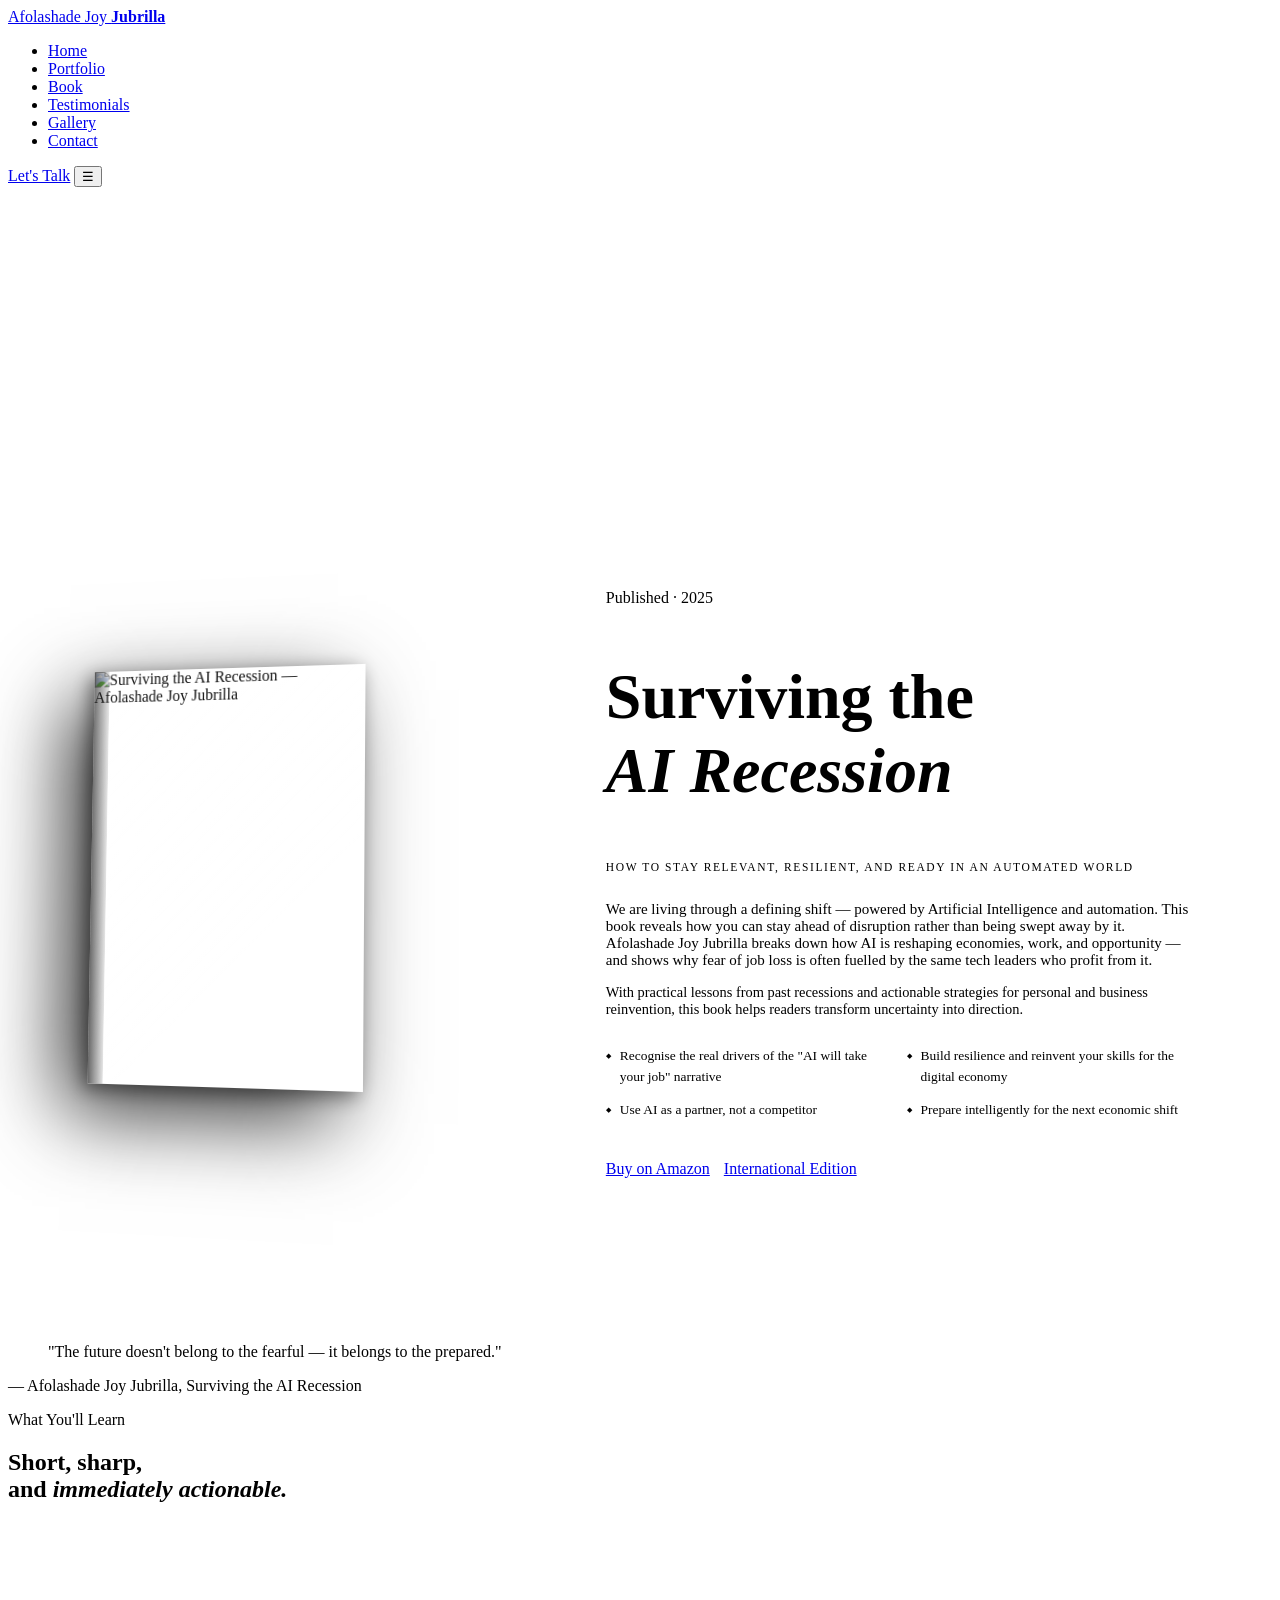
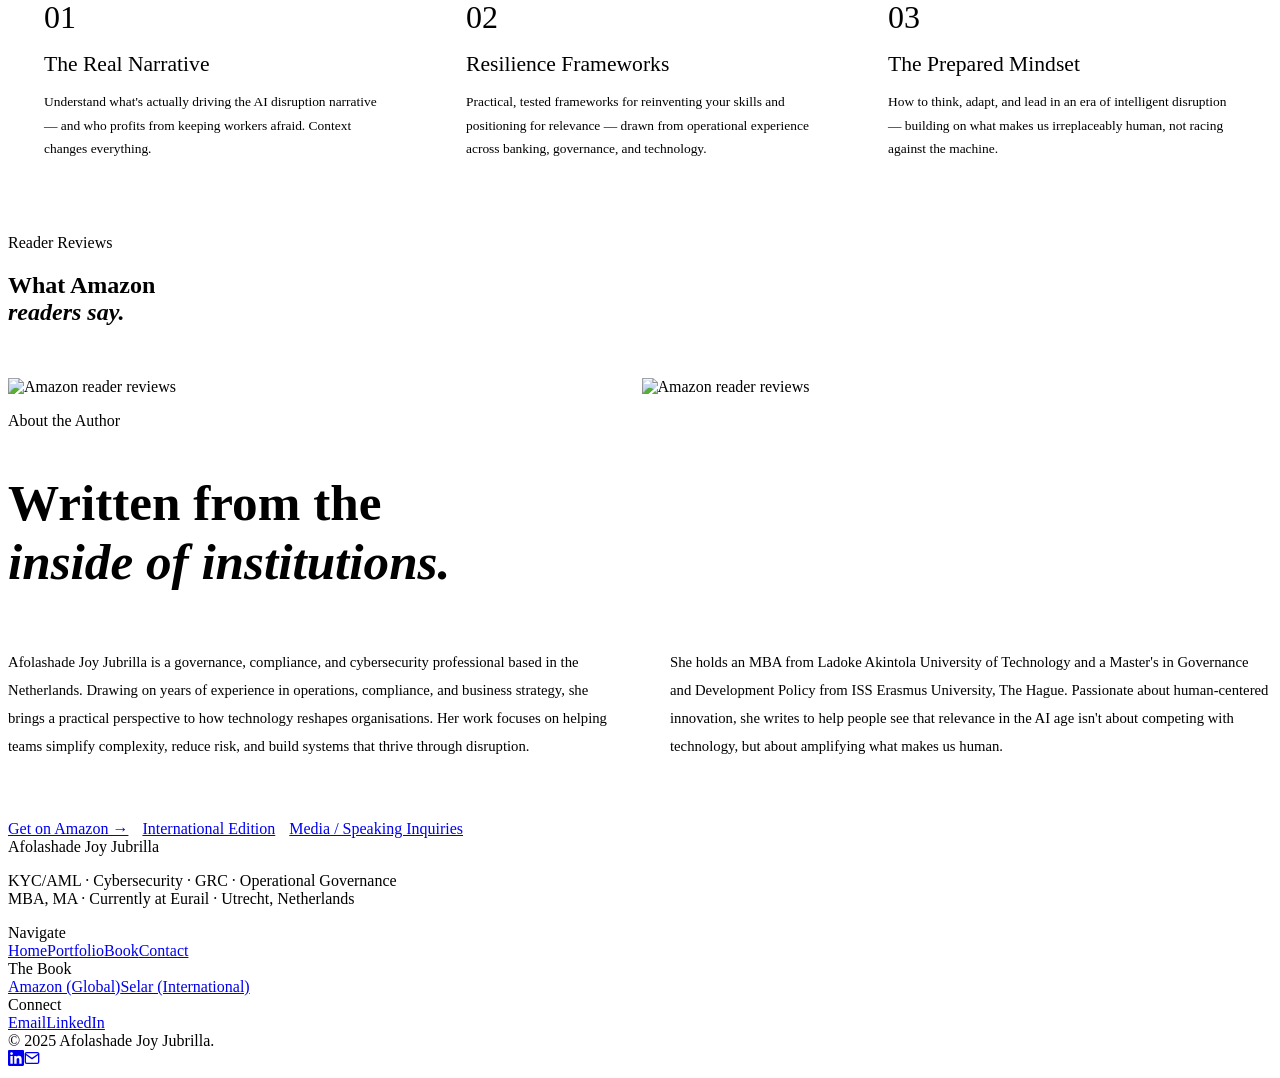
==== book.html @ e2c5a3ce "Add files via upload" ====
<!DOCTYPE html>
<html lang="en">
<head>
  <meta charset="UTF-8"><meta name="viewport" content="width=device-width, initial-scale=1.0">
  <title>Surviving the AI Recession | Afolashade Joy Jubrilla</title>
  <link rel="preconnect" href="https://fonts.googleapis.com">
  <link href="https://fonts.googleapis.com/css2?family=Cormorant+Garamond:ital,wght@0,300;0,400;0,500;0,600;0,700;1,300;1,400;1,500&family=Jost:wght@200;300;400;500;600&family=EB+Garamond:ital,wght@0,400;1,400&display=swap" rel="stylesheet">
  <link rel="stylesheet" href="css/style.css">
  <style>
    /* ── PAGE LOADER ─────────────────────────────────── */
    .page-loader {
      position: fixed;
      inset: 0;
      z-index: 10000;
      background: var(--bg);
      display: flex;
      align-items: center;
      justify-content: center;
      flex-direction: column;
      transition: opacity .6s ease;
    }
    .page-loader.hidden {
      opacity: 0;
      pointer-events: none;
    }
    .loader-content {
      text-align: center;
    }
    .loader-name {
      font-family: var(--font-display);
      font-size: 1.6rem;
      font-weight: 400;
      color: var(--cream);
      margin-bottom: 36px;
      overflow: hidden;
    }
    .loader-name span { color: var(--gold); }
    .loader-bar {
      width: 180px;
      height: 1px;
      background: var(--dim);
      position: relative;
      overflow: hidden;
      margin: 0 auto;
    }
    .load-anim::after {
      content: '';
      position: absolute;
      left: 0; top: 0;
      height: 100%;
      width: 0;
      background: var(--gold);
      animation: load-fill 1.8s cubic-bezier(0.22, 1, 0.36, 1) forwards;
    }
    @keyframes load-fill { to{width:100%} }
    .loader-initials {
      font-family: var(--font-display);
      font-size: 3.5rem;
      font-weight: 300;
      color: var(--gold);
      opacity: 0.25;
      margin-top: 48px;
    }

    /* ── PAGE TRANSITION ─────────────────────────────── */
    .page-transition {
      position: fixed;
      inset: 0;
      z-index: 9999;
      pointer-events: none;
    }
    .transition-curtain {
      position: absolute;
      inset: 0;
      background: var(--bg);
      transform: translateY(100%);
    }
    .transition-curtain::before {
      content: '';
      position: absolute;
      top: 50%;
      left: 50%;
      transform: translate(-50%, -50%);
      width: 50px;
      height: 50px;
      border: 1px solid var(--gold);
      border-radius: 50%;
      animation: pulse-ring 1.2s ease-in-out infinite;
    }
    @keyframes pulse-ring {
      0% { transform: translate(-50%, -50%) scale(0.8); opacity: 1; }
      100% { transform: translate(-50%, -50%) scale(2); opacity: 0; }
    }

    /* ── SCROLL PROGRESS ────────────────────────────── */
    .scroll-progress-bar {
      position: fixed;
      top: 0;
      left: 0;
      height: 2px;
      background: linear-gradient(90deg, var(--gold), var(--gold-lt));
      z-index: 1001;
      transform-origin: left;
      transform: scaleX(0);
      width: 100%;
    }

    .book-hero{display:grid;grid-template-columns:1fr 1.4fr;gap:100px;align-items:center;min-height:100vh;padding:140px 6vw 100px;position:relative}
    .book-3d{perspective:1200px}
    .book-cover{
      width:280px; max-width:100%; aspect-ratio:2/3;
      position:relative; cursor:none;
      transform:rotateY(-10deg) rotateX(3deg);
      transform-style:preserve-3d;
      box-shadow:-28px 28px 80px rgba(0,0,0,.78), -5px 5px 18px rgba(0,0,0,.45);
      transition:transform .7s cubic-bezier(.4,0,.2,1);
    }
    .book-3d:hover .book-cover{transform:rotateY(0deg) rotateX(0deg)}
    .book-cover img{width:100%;height:100%;display:block;object-fit:cover;border-radius:1px}
    .book-spine{position:absolute;top:0;bottom:0;left:0;width:16px;pointer-events:none;background:linear-gradient(to right,rgba(0,0,0,.6),rgba(0,0,0,.1))}
    .book-sheen{position:absolute;inset:0;pointer-events:none;border-radius:1px;background:linear-gradient(135deg,rgba(255,255,255,.1) 0%,rgba(255,255,255,.04) 40%,transparent 65%)}
    .book-feats{display:grid;grid-template-columns:1fr 1fr;gap:12px;margin:28px 0 40px}
    .bf{display:flex;align-items:flex-start;gap:9px;font-size:.84rem;color:var(--cream2);line-height:1.55}
    .bf::before{content:'◆';color:var(--gold);font-size:.42rem;margin-top:5px;flex-shrink:0}
    .buy-btns{display:flex;gap:14px;flex-wrap:wrap}
    .buy-card{background:var(--bg3);border:1px solid var(--dim);padding:52px;text-align:center;transition:border-color .3s,transform .4s}
    .buy-card:hover{border-color:rgba(200,169,110,.3);transform:translateY(-4px)}
    .buy-where{font-size:.6rem;letter-spacing:.22em;text-transform:uppercase;color:var(--gold);margin-bottom:10px;display:block}
    .buy-format{font-family:var(--font-display);font-size:1.2rem;color:var(--white);margin-bottom:6px}
    .buy-note{font-size:.76rem;color:var(--muted);margin-bottom:20px}
    @media(max-width:900px){.book-hero{grid-template-columns:1fr;gap:44px;padding:120px 5vw 72px}.book-cover{width:200px}}
  </style>
</head>
<body>

<!-- Page Loader -->
<div class="page-loader" id="page-loader">
  <div class="loader-content">
    <div class="loader-name">Afolashade Joy <span>Jubrilla</span></div>
    <div class="loader-bar" id="loader-bar"></div>
    <div class="loader-initials">AJJ</div>
  </div>
</div>

<!-- Page Transition -->
<div class="page-transition" id="page-transition">
  <div class="transition-curtain" id="transition-curtain"></div>
</div>

<!-- Scroll Progress -->
<div class="scroll-progress-bar" id="scroll-progress"></div>

<div id="c-dot"></div><div id="c-ring"></div>
<header id="main-nav">
  <a class="nav-logo" href="index.html">Afolashade Joy <b>Jubrilla</b></a>
  <ul class="nav-links">
    <li><a href="home.html">Home</a></li><li><a href="portfolio.html">Portfolio</a></li>
    <li><a href="book.html" class="active">Book</a></li><li><a href="testimonials.html">Testimonials</a></li>
    <li><a href="gallery.html">Gallery</a></li><li><a href="contact.html">Contact</a></li>
  </ul>
  <a class="nav-cta" href="contact.html">Let's Talk</a>
  <button class="mob-tog" onclick="toggleMobileMenu()">☰</button>
</header>

<section class="book-hero">
  <div class="deco-l"></div><div class="deco-r"></div>
  <div class="book-3d rv">
    <div class="book-cover" id="book-cover">
      <img src="images/book-cover.JPG" alt="Surviving the AI Recession — Afolashade Joy Jubrilla">
      <div class="book-spine"></div>
      <div class="book-sheen"></div>
    </div>
  </div>
  <div>
    <p class="eyebrow rv">Published · 2025</p>
    <h1 class="display rv d1" style="font-size:clamp(2.4rem,5vw,5rem)">Surviving the<br><em>AI Recession</em></h1>
    <p style="font-size:.72rem;letter-spacing:.14em;text-transform:uppercase;color:var(--cream2);margin:16px 0 28px" class="rv d2">How to Stay Relevant, Resilient, and Ready in an Automated World</p>
    <p class="lead rv d2" style="font-size:.94rem">We are living through a defining shift — powered by Artificial Intelligence and automation. This book reveals how you can stay ahead of disruption rather than being swept away by it. Afolashade Joy Jubrilla breaks down how AI is reshaping economies, work, and opportunity — and shows why fear of job loss is often fuelled by the same tech leaders who profit from it.</p>
    <p class="lead rv d3" style="font-size:.9rem;margin-top:14px">With practical lessons from past recessions and actionable strategies for personal and business reinvention, this book helps readers transform uncertainty into direction.</p>
    <div class="book-feats rv d3">
      <div class="bf">Recognise the real drivers of the "AI will take your job" narrative</div>
      <div class="bf">Build resilience and reinvent your skills for the digital economy</div>
      <div class="bf">Use AI as a partner, not a competitor</div>
      <div class="bf">Prepare intelligently for the next economic shift</div>
    </div>
    <div class="buy-btns rv d4">
      <a class="btn" href="https://www.amazon.com/dp/B0G4DZVJ6S" target="_blank"><span>Buy on Amazon</span></a>
      <a class="btn-ghost" href="https://selar.com/surviving-ai-recession" target="_blank">International Edition</a>
    </div>
  </div>
</section>

<div class="quote-band">
  <blockquote class="rv">"The future doesn't belong to the fearful — it belongs to the prepared."</blockquote>
  <div class="quote-rule rv d1"></div>
  <span class="quote-attr rv d2">— Afolashade Joy Jubrilla, Surviving the AI Recession</span>
</div>

<section class="sec" style="background:var(--bg2)">
  <div class="rv">
    <p class="eyebrow">What You'll Learn</p>
    <h2 class="display">Short, sharp,<br>and <em>immediately actionable.</em></h2>
  </div>
  <div style="display:grid;grid-template-columns:repeat(3,1fr);gap:2px;margin-top:52px">
    <div style="background:var(--bg3);border:1px solid var(--dim);padding:44px 36px" class="rv">
      <div style="font-family:var(--font-display);font-size:2rem;font-weight:300;color:var(--dim);margin-bottom:16px">01</div>
      <div style="font-family:var(--font-display);font-size:1.35rem;font-weight:500;color:var(--white);margin-bottom:10px">The Real Narrative</div>
      <p style="font-size:.84rem;color:var(--cream2);line-height:1.75">Understand what's actually driving the AI disruption narrative — and who profits from keeping workers afraid. Context changes everything.</p>
    </div>
    <div style="background:var(--bg3);border:1px solid var(--dim);padding:44px 36px" class="rv d1">
      <div style="font-family:var(--font-display);font-size:2rem;font-weight:300;color:var(--dim);margin-bottom:16px">02</div>
      <div style="font-family:var(--font-display);font-size:1.35rem;font-weight:500;color:var(--white);margin-bottom:10px">Resilience Frameworks</div>
      <p style="font-size:.84rem;color:var(--cream2);line-height:1.75">Practical, tested frameworks for reinventing your skills and positioning for relevance — drawn from operational experience across banking, governance, and technology.</p>
    </div>
    <div style="background:var(--bg3);border:1px solid var(--dim);padding:44px 36px" class="rv d2">
      <div style="font-family:var(--font-display);font-size:2rem;font-weight:300;color:var(--dim);margin-bottom:16px">03</div>
      <div style="font-family:var(--font-display);font-size:1.35rem;font-weight:500;color:var(--white);margin-bottom:10px">The Prepared Mindset</div>
      <p style="font-size:.84rem;color:var(--cream2);line-height:1.75">How to think, adapt, and lead in an era of intelligent disruption — building on what makes us irreplaceably human, not racing against the machine.</p>
    </div>
  </div>
</section>

<section class="sec">
  <div class="rv"><p class="eyebrow">Reader Reviews</p><h2 class="display">What Amazon<br><em>readers say.</em></h2></div>
  <div style="display:grid;grid-template-columns:1fr 1fr;gap:3px;margin-top:52px">
    <div style="overflow:hidden" class="rv"><img src="images/Review.jpeg" alt="Amazon reader reviews" style="width:100%;transition:transform .5s" onmouseover="this.style.transform='scale(1.02)'" onmouseout="this.style.transform='scale(1)'"></div>
    <div style="overflow:hidden" class="rv d1"><img src="images/Review2.jpeg" alt="Amazon reader reviews" style="width:100%;transition:transform .5s" onmouseover="this.style.transform='scale(1.02)'" onmouseout="this.style.transform='scale(1)'"></div>
  </div>
</section>

<section class="sec" style="background:var(--bg2)">
  <div class="rv"><p class="eyebrow">About the Author</p><h2 class="display" style="font-size:clamp(2rem,4vw,3.5rem)">Written from the<br><em>inside of institutions.</em></h2></div>
  <div style="display:grid;grid-template-columns:1fr 1fr;gap:60px;margin-top:44px">
    <p style="font-size:.92rem;color:var(--cream2);line-height:1.9" class="rv">Afolashade Joy Jubrilla is a governance, compliance, and cybersecurity professional based in the Netherlands. Drawing on years of experience in operations, compliance, and business strategy, she brings a practical perspective to how technology reshapes organisations. Her work focuses on helping teams simplify complexity, reduce risk, and build systems that thrive through disruption.</p>
    <p style="font-size:.92rem;color:var(--cream2);line-height:1.9" class="rv d1">She holds an MBA from Ladoke Akintola University of Technology and a Master's in Governance and Development Policy from ISS Erasmus University, The Hague. Passionate about human-centered innovation, she writes to help people see that relevance in the AI age isn't about competing with technology, but about amplifying what makes us human.</p>
  </div>
  <div style="display:flex;gap:14px;flex-wrap:wrap;margin-top:44px" class="rv">
    <a class="btn" href="https://www.amazon.com/dp/B0G4DZVJ6S" target="_blank"><span>Get on Amazon →</span></a>
    <a class="btn-ghost" href="https://selar.com/surviving-ai-recession" target="_blank">International Edition</a>
    <a class="btn-ghost" href="contact.html">Media / Speaking Inquiries</a>
  </div>
</section>

<footer>
  <div class="footer-grid">
    <div><span class="footer-logo">Afolashade Joy <span>Jubrilla</span></span><p class="footer-tagline">KYC/AML · Cybersecurity · GRC · Operational Governance<br>MBA, MA · Currently at Eurail · Utrecht, Netherlands</p></div>
    <div><span class="footer-col-title">Navigate</span><div class="footer-links"><a href="home.html">Home</a><a href="portfolio.html">Portfolio</a><a href="book.html">Book</a><a href="contact.html">Contact</a></div></div>
    <div><span class="footer-col-title">The Book</span><div class="footer-links"><a href="https://www.amazon.com/dp/B0G4DZVJ6S" target="_blank">Amazon (Global)</a><a href="https://selar.com/surviving-ai-recession" target="_blank">Selar (International)</a></div></div>
    <div><span class="footer-col-title">Connect</span><div class="footer-links"><a href="mailto:jubrillaafolashade@gmail.com">Email</a><a href="https://www.linkedin.com/in/afolashade-jubrilla-mba-ma-62036ab9" target="_blank">LinkedIn</a></div></div>
  </div>
  <div class="footer-bottom"><span class="footer-copy">© 2025 Afolashade Joy Jubrilla.</span><div class="footer-socials"><a href="https://www.linkedin.com/in/afolashade-jubrilla-mba-ma-62036ab9" target="_blank" aria-label="LinkedIn"><span class="footer-social-icon"><svg width="16" height="16" viewBox="0 0 24 24" fill="currentColor"><path d="M20.447 20.452h-3.554v-5.569c0-1.328-.027-3.037-1.852-3.037-1.853 0-2.136 1.445-2.136 2.939v5.667H9.351V9h3.414v1.561h.046c.477-.9 1.637-1.85 3.37-1.85 3.601 0 4.267 2.37 4.267 5.455v6.286zM5.337 7.433c-1.144 0-2.063-.926-2.063-2.065 0-1.138.92-2.063 2.063-2.063 1.14 0 2.064.925 2.064 2.063 0 1.139-.925 2.065-2.064 2.065zm1.782 13.019H3.555V9h3.564v11.452zM22.225 0H1.771C.792 0 0 .774 0 1.729v20.542C0 23.227.792 24 1.771 24h20.451C23.2 24 24 23.227 24 22.271V1.729C24 .774 23.2 0 22.222 0h.003z"/></svg></span></a><a href="mailto:jubrillaafolashade@gmail.com" aria-label="Email"><span class="footer-social-icon"><svg width="16" height="16" viewBox="0 0 24 24" fill="none" stroke="currentColor" stroke-width="2" stroke-linecap="round" stroke-linejoin="round"><path d="M4 4h16c1.1 0 2 .9 2 2v12c0 1.1-.9 2-2 2H4c-1.1 0-2-.9-2-2V6c0-1.1.9-2 2-2z"/><polyline points="22,6 12,13 2,6"/></svg></span></a></div></div>
</footer>
<script src="js/main.js"></script>
<script>
  /* ── PAGE LOADER ───────────────────────────────────── */
  (function() {
    const loader = document.getElementById('page-loader');
    const bar = document.getElementById('loader-bar');
    const curtain = document.getElementById('transition-curtain');
    
    if (!loader || !bar) return;
    
    const minDuration = 1800;
    const startTime = performance.now();
    
    bar.classList.add('load-anim');
    
    function finishLoad() {
      const elapsed = performance.now() - startTime;
      const remaining = Math.max(0, minDuration - elapsed);
      
      setTimeout(() => {
        document.body.classList.remove('loading');
        loader.classList.add('hidden');
        
        setTimeout(() => {
          curtain.style.transition = 'transform .8s cubic-bezier(.4,0,.2,1)';
          curtain.style.transform = 'translateY(-100%)';
          
          setTimeout(() => {
            curtain.parentElement.style.display = 'none';
          }, 800);
        }, 300);
      }, remaining);
    }
    
    if (document.readyState === 'complete') {
      finishLoad();
    } else {
      window.addEventListener('load', finishLoad);
    }
    
    setTimeout(finishLoad, 3000);
  })();

  /* ── SCROLL PROGRESS ──────────────────────────────── */
  (function() {
    const bar = document.getElementById('scroll-progress');
    if (!bar) return;
    
    window.addEventListener('scroll', () => {
      const sy = window.scrollY;
      const max = document.body.scrollHeight - window.innerHeight;
      bar.style.transform = `scaleX(${sy / max})`;
    }, { passive: true });
  })();
</script>
</body></html>
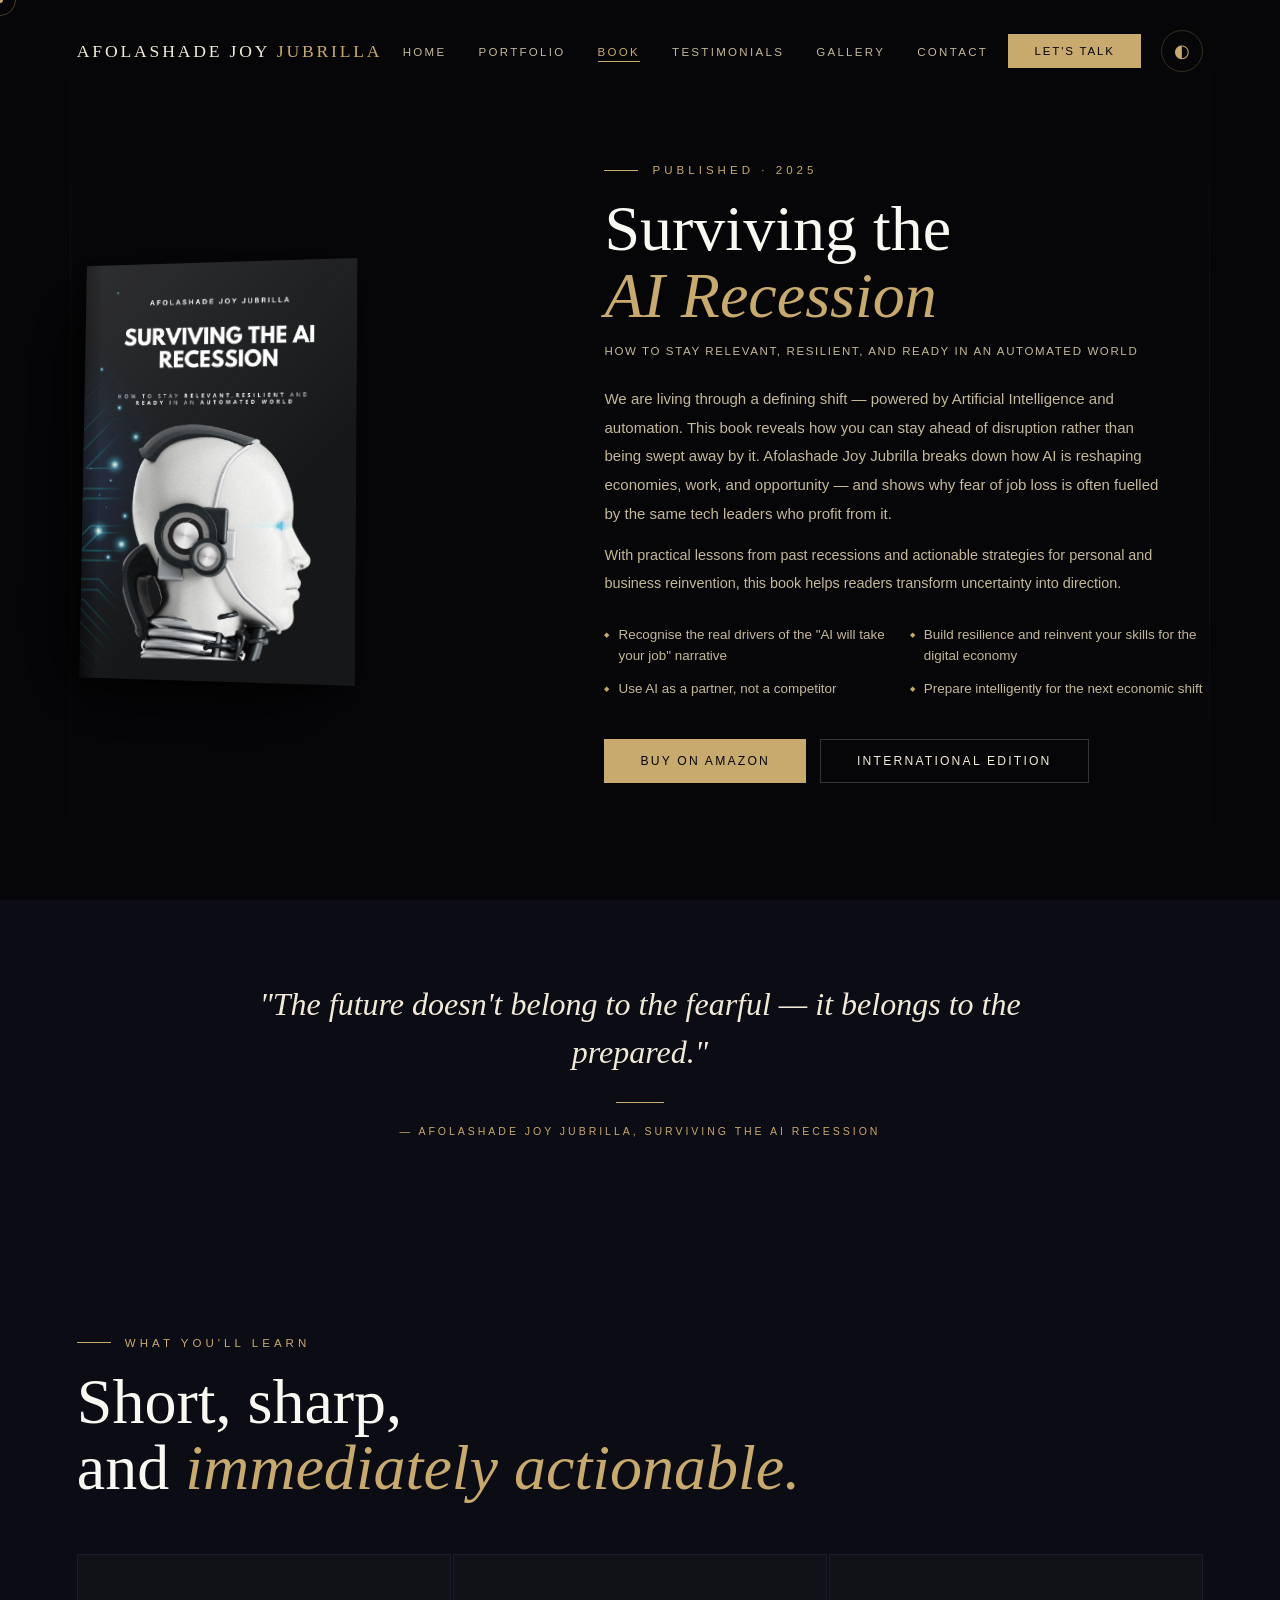
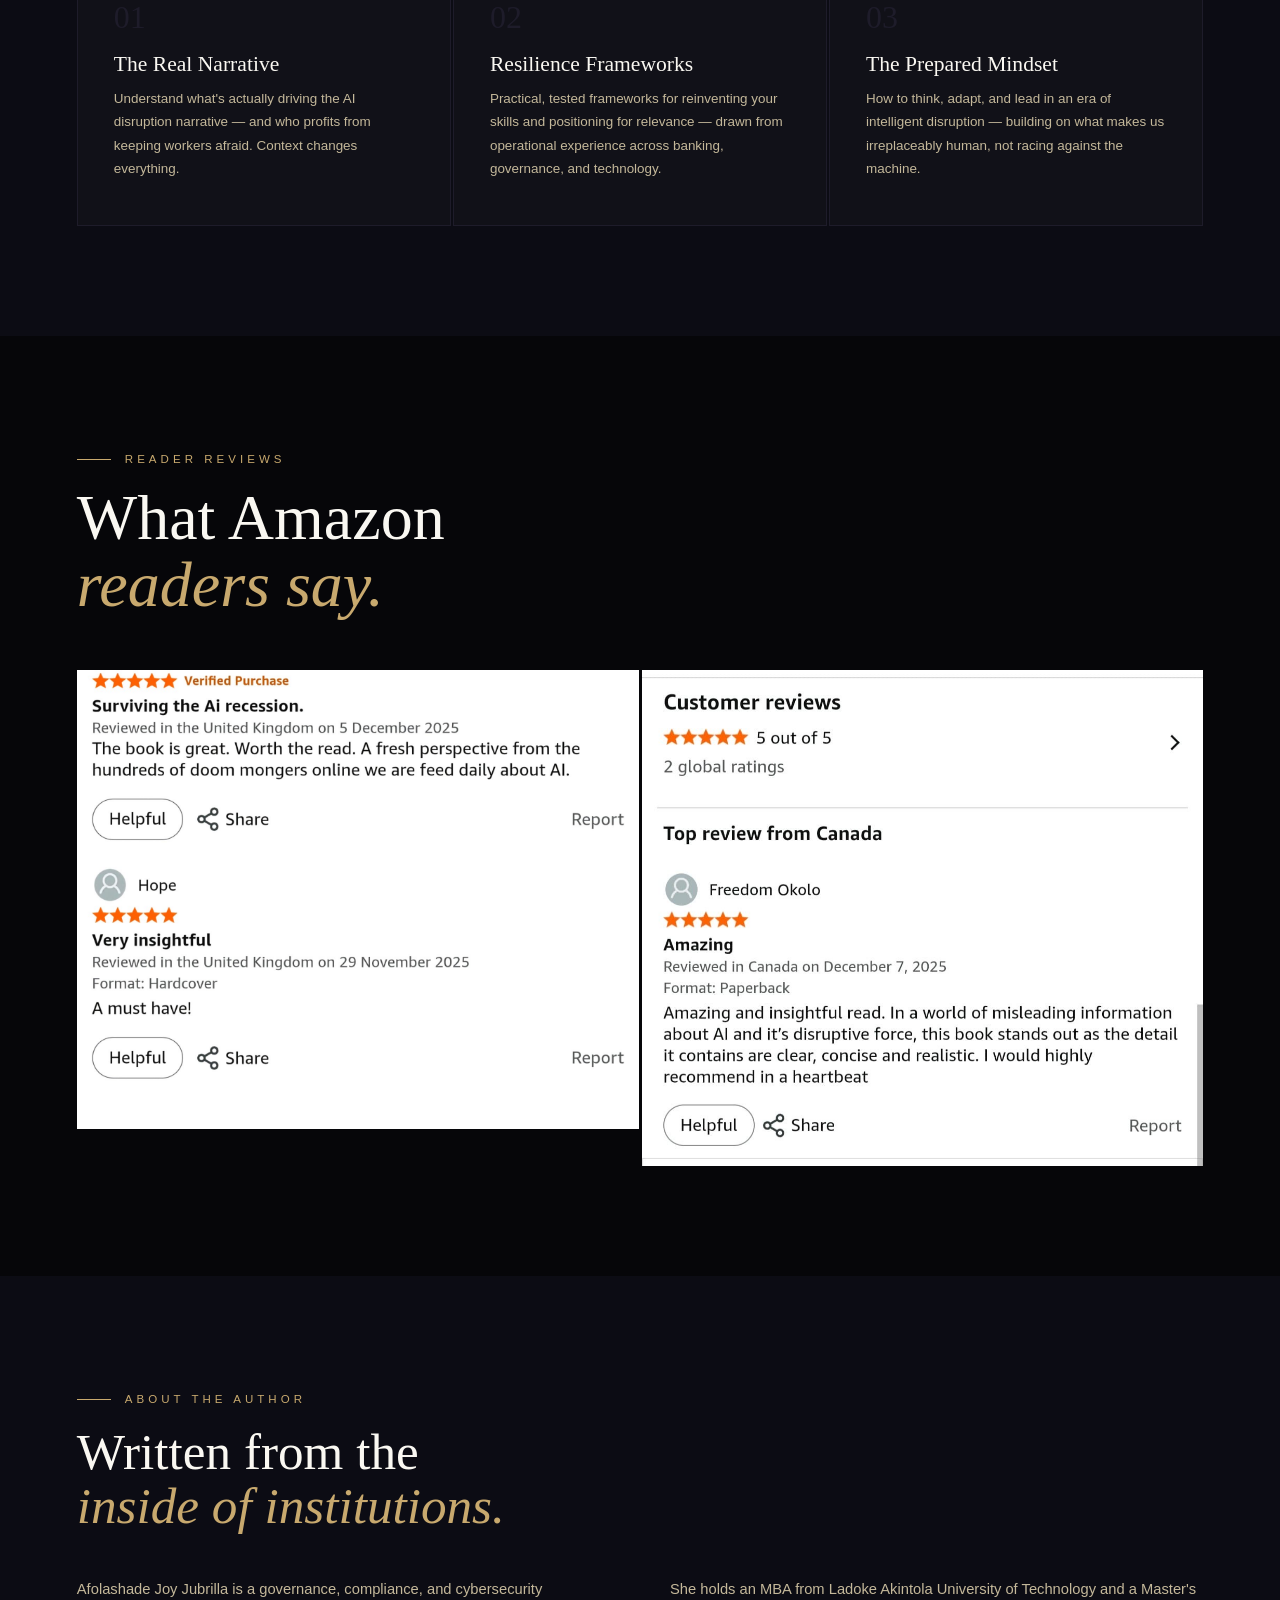
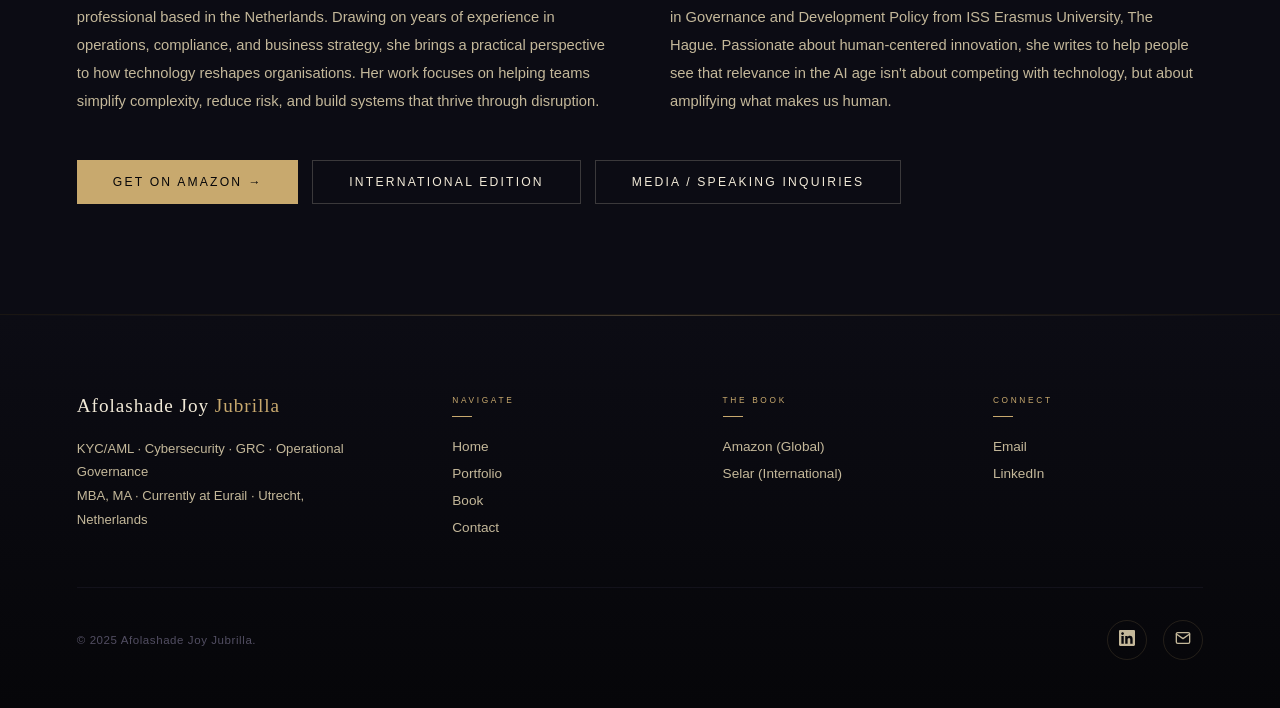
==== commit 052fa398: "Add files via upload" ====
--- a/book.html
+++ b/book.html
@@ -159,8 +159,21 @@
     <li><a href="gallery.html">Gallery</a></li><li><a href="contact.html">Contact</a></li>
   </ul>
   <a class="nav-cta" href="contact.html">Let's Talk</a>
+  <button class="theme-tog" onclick="toggleTheme()"><span class="theme-icon">◐</span></button>
   <button class="mob-tog" onclick="toggleMobileMenu()">☰</button>
 </header>
+
+<!-- Mobile Menu -->
+<div class="mobile-menu" id="mobileMenu">
+  <div class="mobile-menu-header"><span>Navigation</span></div>
+  <button class="mobile-menu-close" onclick="toggleMobileMenu()">✕</button>
+  <a href="home.html"><span>Home</span></a>
+  <a href="portfolio.html"><span>Portfolio</span></a>
+  <a href="book.html"><span>Book</span><span class="active-dot"></span></a>
+  <a href="testimonials.html"><span>Testimonials</span></a>
+  <a href="gallery.html"><span>Gallery</span></a>
+  <a href="contact.html"><span>Contact</span></a>
+</div>
 
 <section class="book-hero">
   <div class="deco-l"></div><div class="deco-r"></div>
@@ -304,5 +317,21 @@
       bar.style.transform = `scaleX(${sy / max})`;
     }, { passive: true });
   })();
-</script>
+  // Theme toggle
+  const savedTheme = localStorage.getItem('theme') || 'dark';
+  document.documentElement.setAttribute('data-theme', savedTheme);
+  function toggleTheme() {
+    const current = document.documentElement.getAttribute('data-theme');
+    const next = current === 'dark' ? 'light' : 'dark';
+    document.documentElement.setAttribute('data-theme', next);
+    localStorage.setItem('theme', next);
+    }
+
+    function toggleMobileMenu() {
+      const menu = document.getElementById('mobileMenu');
+      if (!menu) return;
+      menu.classList.toggle('active');
+      document.body.style.overflow = menu.classList.contains('active') ? 'hidden' : '';
+    }
+  </script>
 </body></html>
--- a/css/style.css
+++ b/css/style.css
@@ -0,0 +1,689 @@
+/* ══════════════════════════════════════════════════════════
+   AFOLASHADE JOY JUBRILLA — GLOBAL STYLESHEET v3.0
+   Dark editorial · Gold authority · GRC / Cybersecurity
+ ══════════════════════════════════════════════════════════ */
+
+/* ── TOKENS (Dark Theme) ─────────────────────────────── */
+:root {
+  --bg:       #060609;
+  --bg2:      #0c0c14;
+  --bg3:      #111118;
+  --bg4:      #16161f;
+  --gold:     #c8a96e;
+  --gold-lt:  #e2c98a;
+  --gold-dk:  #8a6e42;
+  --gold-dim: rgba(200,169,110,0.1);
+  --cream:    #f2ead8;
+  --cream2:   #c4b89a;
+  --muted:    #524e62;
+  --dim:      #1e1c2a;
+  --white:    #faf8f2;
+  --green:    #3ecf8e;
+  --cyber:    #4a9eff;
+  --font-display: 'Cormorant Garamond', serif;
+  --font-body:    'Jost', sans-serif;
+  --font-italic:  'EB Garamond', serif;
+  --ease:         cubic-bezier(.4, 0, .2, 1);
+}
+
+/* ── LIGHT THEME TOKENS ──────────────────────────────── */
+[data-theme="light"] {
+  --bg:       #f7f5f0;
+  --bg2:      #efe9e0;
+  --bg3:      #e8e2d8;
+  --bg4:      #e2dbd0;
+  --gold:     #9c7a3c;
+  --gold-lt:  #b8944f;
+  --gold-dk:  #755c2c;
+  --gold-dim: rgba(156,122,60,0.08);
+  --cream:    #1a1915;
+  --cream2:   #4a4840;
+  --muted:    #8a877d;
+  --dim:      #d8d4cc;
+  --white:    #1a1915;
+  --green:    #2a9d5c;
+  --cyber:    #3a7acc;
+}
+
+/* ── RESET ───────────────────────────────────────────── */
+*, *::before, *::after { margin: 0; padding: 0; box-sizing: border-box; }
+html { scroll-behavior: smooth; }
+body {
+  background: var(--bg);
+  color: var(--cream);
+  font-family: var(--font-body);
+  font-weight: 300;
+  overflow-x: hidden;
+  cursor: none;
+  -webkit-font-smoothing: antialiased;
+}
+img { max-width: 100%; display: block; }
+a { cursor: none; }
+
+/* Grain */
+body::after {
+  content: '';
+  position: fixed; inset: 0; z-index: 9000; pointer-events: none;
+  opacity: .022;
+}
+
+/* ── CURSOR ──────────────────────────────────────────── */
+#c-dot, #c-ring {
+  position: fixed; top: 0; left: 0;
+  pointer-events: none; z-index: 9999;
+  border-radius: 50%; transform: translate(-50%, -50%);
+}
+#c-dot  { width: 6px; height: 6px; background: var(--gold); transition: width .2s, height .2s; }
+#c-ring { width: 32px; height: 32px; border: 1px solid rgba(200,169,110,.35); transition: width .3s, height .3s, border-color .3s; }
+.hc #c-dot  { width: 9px; height: 9px; }
+.hc #c-ring { width: 54px; height: 54px; border-color: rgba(200,169,110,.65); }
+
+/* ── NAV ─────────────────────────────────────────────── */
+#main-nav {
+  position: fixed; top: 0; left: 0; right: 0; z-index: 1000;
+  display: flex; align-items: center; justify-content: space-between;
+  padding: 30px 6vw;
+  transition: padding .5s var(--ease), background .5s, border-color .5s;
+  border-bottom: 1px solid transparent;
+}
+#main-nav.solid {
+  background: var(--bg2);
+  backdrop-filter: blur(24px);
+  -webkit-backdrop-filter: blur(24px);
+  padding: 16px 6vw;
+  border-color: var(--dim);
+}
+[data-theme="light"] #main-nav.solid { background: rgba(247,245,240,.92); }
+.nav-logo {
+  font-family: var(--font-display);
+  font-size: 1.1rem; font-weight: 500;
+  letter-spacing: .16em; text-transform: uppercase;
+  color: var(--cream); text-decoration: none;
+  transition: color .3s; flex-shrink: 0;
+}
+.nav-logo b { color: var(--gold); font-weight: 500; }
+.nav-logo:hover { color: var(--gold); }
+.nav-links { display: flex; gap: 32px; list-style: none; }
+.nav-links a {
+  font-size: .72rem; font-weight: 400;
+  letter-spacing: .2em; text-transform: uppercase;
+  color: var(--cream2); text-decoration: none;
+  position: relative; transition: color .3s; white-space: nowrap;
+}
+.nav-links a::after {
+  content: ''; position: absolute; bottom: -4px; left: 0;
+  width: 0; height: 1px; background: var(--gold);
+  transition: width .35s var(--ease);
+}
+.nav-links a:hover, .nav-links a.active { color: var(--gold); }
+.nav-links a:hover::after, .nav-links a.active::after { width: 100%; }
+.theme-tog {
+  display: flex; align-items: center; justify-content: center;
+  width: 42px; height: 42px; background: transparent;
+  border: 1px solid rgba(200,169,110,.25); border-radius: 50%;
+  cursor: none; transition: all .3s var(--ease); flex-shrink: 0;
+}
+.theme-tog:hover { background: rgba(200,169,110,.08); border-color: var(--gold); }
+.theme-icon { font-size: 1.1rem; color: var(--gold); transition: transform .4s var(--ease); }
+[data-theme="light"] .theme-icon { transform: rotate(180deg); }
+.nav-cta {
+  font-size: .72rem; font-weight: 400; letter-spacing: .16em;
+  text-transform: uppercase; color: var(--bg); background: var(--gold);
+  padding: 11px 26px; text-decoration: none; border: none;
+  cursor: none; font-family: var(--font-body);
+  transition: background .3s, transform .3s; flex-shrink: 0;
+}
+.nav-cta:hover { background: var(--gold-lt); transform: translateY(-1px); }
+.mob-tog {
+  display: none; background: rgba(6,6,9,.8);
+  border: 1px solid rgba(200,169,110,.3); color: var(--gold);
+  width: 42px; height: 42px; font-size: 1.1rem; cursor: none;
+  align-items: center; justify-content: center; border-radius: 50%;
+  transition: background .3s, border-color .3s, transform .3s, box-shadow .3s;
+}
+.mob-tog:hover {
+  background: rgba(200,169,110,.1); border-color: var(--gold);
+  transform: scale(1.05); box-shadow: 0 4px 20px rgba(200,169,110,.2);
+}
+.mob-tog.active { background: rgba(200,169,110,.15); border-color: var(--gold); }
+
+/* ── TYPE ATOMS ──────────────────────────────────────── */
+.eyebrow {
+  display: inline-flex; align-items: center; gap: 14px;
+  font-size: .72rem; letter-spacing: .35em; text-transform: uppercase;
+  color: var(--gold); margin-bottom: 20px;
+}
+.eyebrow::before { content: ''; width: 34px; height: 1px; background: var(--gold); flex-shrink: 0; }
+.display {
+  font-family: var(--font-display);
+  font-size: clamp(2.6rem, 5vw, 5.4rem);
+  font-weight: 400; line-height: 1.04; color: var(--white);
+}
+.display em { font-style: italic; color: var(--gold); }
+.display-xl {
+  font-family: var(--font-display);
+  font-size: clamp(3.4rem, 8vw, 8.2rem);
+  font-weight: 300; line-height: .92; color: var(--white);
+}
+.display-xl em { font-style: italic; color: var(--gold); }
+.lead { font-size: 1.1rem; font-weight: 300; line-height: 1.9; color: var(--cream2); max-width: 560px; }
+
+/* ── LAYOUT ──────────────────────────────────────────── */
+.sec   { padding: 110px 6vw; position: relative; }
+.sec-sm{ padding: 72px 6vw; }
+.sec-xs{ padding: 48px 6vw; }
+.deco-l, .deco-r {
+  position: absolute; top: 0; bottom: 0; width: 1px; pointer-events: none;
+  background: linear-gradient(to bottom, transparent, rgba(200,169,110,.08), transparent);
+}
+.deco-l { left: 5.5vw; } .deco-r { right: 5.5vw; }
+
+/* Page header band */
+.page-header {
+  min-height: 44vh; display: flex; flex-direction: column;
+  justify-content: flex-end; padding: 160px 6vw 72px;
+  background: linear-gradient(to bottom, var(--bg), var(--bg2));
+  border-bottom: 1px solid var(--dim);
+  position: relative; overflow: hidden;
+}
+.breadcrumb {
+  font-size: .6rem; letter-spacing: .22em; text-transform: uppercase;
+  color: var(--muted); margin-bottom: 16px;
+  display: flex; align-items: center; gap: 9px;
+}
+.breadcrumb a { color: var(--gold-dk); text-decoration: none; transition: color .3s; }
+.breadcrumb a:hover { color: var(--gold); }
+.breadcrumb span { color: var(--dim); }
+
+/* ── BUTTONS ─────────────────────────────────────────── */
+.btn {
+  display: inline-flex; align-items: center; gap: 8px;
+  font-size: .76rem; font-weight: 400; letter-spacing: .18em;
+  text-transform: uppercase; color: var(--bg); background: var(--gold);
+  padding: 14px 36px; text-decoration: none;
+  position: relative; overflow: hidden;
+  transition: transform .3s; border: none;
+  cursor: none; font-family: var(--font-body);
+}
+.btn span { position: relative; z-index: 1; }
+.btn::before {
+  content: ''; position: absolute; inset: 0;
+  background: var(--gold-lt); transform: translateX(-102%);
+  transition: transform .38s var(--ease);
+}
+.btn:hover::before { transform: none; }
+.btn:hover { transform: translateY(-2px); }
+.btn-ghost {
+  display: inline-flex; align-items: center; gap: 8px;
+  font-size: .76rem; font-weight: 400; letter-spacing: .18em;
+  text-transform: uppercase; color: var(--cream);
+  background: transparent; padding: 14px 36px; text-decoration: none;
+  border: 1px solid rgba(242,234,216,.2);
+  transition: border-color .3s, color .3s;
+  cursor: none; font-family: var(--font-body);
+}
+.btn-ghost:hover { border-color: var(--gold); color: var(--gold); }
+.text-link {
+  font-size: .76rem; letter-spacing: .18em; text-transform: uppercase;
+  color: var(--gold); text-decoration: none;
+  display: inline-flex; align-items: center; gap: 8px;
+  transition: gap .3s;
+}
+.text-link:hover { gap: 16px; }
+
+/* ── SCROLL REVEAL ───────────────────────────────────── */
+.rv {
+  opacity: 0; transform: translateY(34px) rotateX(4deg);
+  transition: opacity .85s var(--ease), transform .85s var(--ease);
+}
+.rv.vis { opacity: 1; transform: none; }
+.rv.d1 { transition-delay: .1s; } .rv.d2 { transition-delay: .2s; }
+.rv.d3 { transition-delay: .3s; } .rv.d4 { transition-delay: .4s; }
+.rv.d5 { transition-delay: .5s; } .rv.d6 { transition-delay: .6s; }
+
+/* ── PREMIUM CARD GLOW ──────────────────────────────── */
+.card-glow-wrap { position: relative; }
+.card-glow-wrap::before {
+  content: ''; position: absolute; inset: -1px;
+  background: linear-gradient(135deg, rgba(200,169,110,.08), transparent 40%, rgba(200,169,110,.08));
+  border-radius: inherit; filter: blur(12px); opacity: 0; transition: opacity .5s;
+}
+.card-glow-wrap:hover::before { opacity: 1; }
+
+/* ── FLOATING GEOMETRY ──────────────────────────────── */
+.geo-float-el { position: absolute; pointer-events: none; opacity: 0.04; }
+.geo-hex {
+  width: 80px; height: 92px;
+  clip-path: polygon(50% 0%, 100% 25%, 100% 75%, 50% 100%, 0% 75%, 0% 25%);
+  background: var(--gold); animation: geo-hex-float 12s ease-in-out infinite;
+}
+.geo-tri {
+  width: 0; height: 0;
+  border-left: 40px solid transparent; border-right: 40px solid transparent;
+  border-bottom: 70px solid var(--gold); animation: geo-tri-float 15s ease-in-out infinite;
+}
+@keyframes geo-hex-float {
+  0%,100%{transform:translateY(0) rotate(0)} 50%{transform:translateY(-30px) rotate(30deg)}
+}
+@keyframes geo-tri-float {
+  0%,100%{transform:translateY(0) rotate(0)} 50%{transform:translateY(-40px) rotate(15deg)}
+}
+
+/* ── PREMIUM SCROLLBAR ──────────────────────────────── */
+::-webkit-scrollbar { width: 6px; }
+::-webkit-scrollbar-track { background: var(--bg); }
+::-webkit-scrollbar-thumb { background: var(--dim); border-radius: 3px; transition: background .3s; }
+::-webkit-scrollbar-thumb:hover { background: var(--gold-dk); }
+
+/* ── SECTION LABEL ──────────────────────────────────── */
+.section-tag {
+  display: inline-flex; align-items: center; gap: 10px;
+  font-size: .5rem; letter-spacing: .35em; text-transform: uppercase;
+  color: var(--gold); background: rgba(200,169,110,.06);
+  border: 1px solid rgba(200,169,110,.12); padding: 6px 16px; margin-bottom: 20px;
+}
+.section-tag::before { content: ''; width: 4px; height: 4px; background: var(--gold); border-radius: 50%; }
+
+/* ── QUOTE BAND ──────────────────────────────────────── */
+.quote-band {
+  padding: 80px 6vw; background: var(--bg2);
+  text-align: center; position: relative; overflow: hidden;
+}
+.quote-band blockquote {
+  font-family: var(--font-display); font-style: italic;
+  font-size: clamp(1.3rem, 2.5vw, 2.2rem);
+  font-weight: 400; color: var(--cream); line-height: 1.5;
+  display: block; max-width: 860px; margin: 0 auto 26px; quotes: none;
+}
+.quote-rule { width: 48px; height: 1px; background: var(--gold); margin: 0 auto 18px; }
+.quote-attr { font-size: .66rem; letter-spacing: .28em; text-transform: uppercase; color: var(--gold); }
+
+/* ── IMPACT METRICS ──────────────────────────────────── */
+.metrics-grid {
+  display: grid; grid-template-columns: repeat(5, 1fr);
+  border: 1px solid var(--dim); margin-top: 52px;
+}
+.metric-card {
+  padding: 44px 28px; border-right: 1px solid var(--dim);
+  position: relative; overflow: hidden; transition: background .4s;
+}
+.metric-card:last-child { border-right: none; }
+.metric-card::after {
+  content: ''; position: absolute; bottom: 0; left: 0;
+  width: 0; height: 2px; background: var(--gold); transition: width .6s var(--ease);
+}
+.metric-card:hover { background: rgba(200,169,110,.03); }
+.metric-card:hover::after { width: 100%; }
+.metric-num {
+  display: block; font-family: var(--font-display);
+  font-size: 3.2rem; font-weight: 500; color: var(--gold); line-height: 1;
+}
+.metric-num sub { font-size: 1.5rem; color: var(--gold-dk); }
+.metric-label {
+  display: block; margin-top: 10px;
+  font-size: .62rem; letter-spacing: .12em; text-transform: uppercase;
+  color: var(--muted); line-height: 1.55;
+}
+
+/* ── PILLAR CARDS ────────────────────────────────────── */
+.pillars-grid { display: grid; grid-template-columns: repeat(3, 1fr); gap: 2px; margin-top: 52px; }
+.pillar-card {
+  background: var(--bg3); border: 1px solid var(--dim);
+  padding: 48px 40px; position: relative; overflow: hidden; transition: transform .4s;
+}
+.pillar-card::before {
+  content: ''; position: absolute; top: 0; left: 0;
+  width: 2px; height: 0; background: var(--gold); transition: height .5s var(--ease);
+}
+.pillar-card:hover::before { height: 100%; }
+.pillar-card:hover { transform: translateY(-4px); }
+.pillar-icon { font-size: .82rem; letter-spacing: .22em; text-transform: uppercase; color: var(--gold); margin-bottom: 18px; display: block; }
+.pillar-title { font-family: var(--font-display); font-size: 1.5rem; font-weight: 500; color: var(--white); margin-bottom: 12px; }
+.pillar-body { font-size: 1rem; color: var(--cream2); line-height: 1.78; }
+.pillar-tags { display: flex; flex-wrap: wrap; gap: 7px; margin-top: 20px; }
+.pillar-tag {
+  font-size: .66rem; letter-spacing: .14em; text-transform: uppercase;
+  color: var(--muted); border: 1px solid var(--dim); padding: 5px 11px;
+}
+
+/* ── SKILLS GRID ─────────────────────────────────────── */
+.skills-grid { display: grid; grid-template-columns: repeat(4, 1fr); gap: 2px; margin-top: 52px; }
+.skill-item {
+  background: var(--bg3); border: 1px solid var(--dim);
+  padding: 22px 26px; display: flex; align-items: center; gap: 12px;
+  transition: background .3s, border-color .3s;
+}
+.skill-item:hover { background: rgba(200,169,110,.04); border-color: rgba(200,169,110,.2); }
+.skill-dot { width: 4px; height: 4px; background: var(--gold); border-radius: 50%; flex-shrink: 0; }
+.skill-name { font-size: .84rem; letter-spacing: .1em; text-transform: uppercase; color: var(--cream2); }
+
+/* ── TIMELINE ────────────────────────────────────────── */
+.timeline { position: relative; padding: 0 0 0 48px; }
+.timeline::before {
+  content: ''; position: absolute; top: 0; bottom: 0; left: 0;
+  width: 1px; background: linear-gradient(to bottom, var(--gold), rgba(200,169,110,.1));
+}
+.tl-item { position: relative; margin-bottom: 56px; }
+.tl-item:last-child { margin-bottom: 0; }
+.tl-dot {
+  position: absolute; left: -56px; top: 6px; width: 12px; height: 12px;
+  border: 1px solid var(--gold); border-radius: 50%; background: var(--bg); transition: background .3s;
+}
+.tl-item:hover .tl-dot { background: var(--gold); }
+.tl-date { font-size: .68rem; letter-spacing: .24em; text-transform: uppercase; color: var(--gold); margin-bottom: 8px; display: block; }
+.tl-role { font-family: var(--font-display); font-size: 1.7rem; font-weight: 500; color: var(--white); margin-bottom: 4px; line-height: 1.2; }
+.tl-org {
+  font-size: .84rem; letter-spacing: .14em; text-transform: uppercase;
+  color: var(--cream2); margin-bottom: 18px; display: flex; align-items: center; gap: 12px;
+}
+.tl-org-sep { color: var(--dim); }
+.tl-list { list-style: none; }
+.tl-list li {
+  padding: 8px 0 8px 20px; border-bottom: 1px solid rgba(30,28,42,.5);
+  font-size: 1rem; color: var(--cream2); line-height: 1.68; position: relative;
+}
+.tl-list li:last-child { border-bottom: none; }
+.tl-edu {
+  background: rgba(200,169,110,.04); border: 1px solid var(--dim);
+  border-left: 2px solid var(--gold); padding: 20px 24px; margin-top: 8px;
+}
+.tl-edu-label { font-size: .66rem; letter-spacing: .22em; text-transform: uppercase; color: var(--gold); margin-bottom: 6px; display: block; }
+.tl-edu-name { font-family: var(--font-display); font-size: 1.3rem; font-weight: 500; color: var(--white); line-height: 1.3; }
+.tl-edu-sub { font-size: .92rem; color: var(--cream2); margin-top: 4px; }
+
+/* ── PUBLICATION CARDS ───────────────────────────────── */
+.pub-grid { display: flex; flex-direction: column; gap: 2px; }
+.pub-card {
+  background: var(--bg3); border: 1px solid var(--dim);
+  padding: 36px 44px; display: grid;
+  grid-template-columns: 1fr auto; gap: 40px; align-items: center;
+  position: relative; overflow: hidden; transition: background .3s, padding-left .4s;
+}
+.pub-card::before {
+  content: ''; position: absolute; left: 0; top: 0;
+  width: 0; height: 100%; background: rgba(200,169,110,.025); transition: width .4s;
+}
+.pub-card:hover { padding-left: 56px; background: rgba(200,169,110,.02); }
+.pub-card:hover::before { width: 100%; }
+.pub-type-tag { font-size: .58rem; letter-spacing: .22em; text-transform: uppercase; color: var(--gold); margin-bottom: 8px; display: block; position: relative; z-index: 1; }
+.pub-title { font-family: var(--font-display); font-size: 1.25rem; font-weight: 500; color: var(--white); line-height: 1.3; margin-bottom: 8px; position: relative; z-index: 1; }
+.pub-desc { font-size: .83rem; color: var(--cream2); line-height: 1.7; position: relative; z-index: 1; }
+.pub-link {
+  font-size: .62rem; letter-spacing: .18em; text-transform: uppercase;
+  color: var(--gold); border: 1px solid rgba(200,169,110,.25);
+  padding: 10px 20px; text-decoration: none; white-space: nowrap;
+  flex-shrink: 0; position: relative; z-index: 1; transition: background .3s, border-color .3s;
+}
+.pub-link:hover { background: rgba(200,169,110,.1); border-color: var(--gold); }
+
+/* ── PRESS CARDS ─────────────────────────────────────── */
+.press-grid { display: grid; grid-template-columns: repeat(3, 1fr); gap: 2px; }
+.press-card {
+  background: var(--bg3); border: 1px solid var(--dim);
+  padding: 36px 32px; position: relative; overflow: hidden;
+  transition: transform .4s; text-decoration: none; display: block; color: inherit;
+}
+.press-card::after {
+  content: ''; position: absolute; bottom: 0; left: 0;
+  width: 0; height: 2px; background: var(--gold); transition: width .5s var(--ease);
+}
+.press-card:hover::after { width: 100%; }
+.press-card:hover { transform: translateY(-4px); }
+.press-source { font-size: .58rem; letter-spacing: .22em; text-transform: uppercase; color: var(--gold); margin-bottom: 10px; display: block; }
+.press-headline { font-family: var(--font-display); font-size: 1.15rem; font-weight: 500; color: var(--white); line-height: 1.3; margin-bottom: 10px; }
+.press-excerpt { font-size: .82rem; color: var(--cream2); line-height: 1.72; }
+.press-arrow {
+  display: inline-flex; align-items: center; gap: 6px;
+  font-size: .6rem; letter-spacing: .18em; text-transform: uppercase;
+  color: var(--gold); margin-top: 16px; transition: gap .3s;
+}
+.press-card:hover .press-arrow { gap: 12px; }
+
+/* ── TESTIMONIALS ────────────────────────────────────── */
+.test-grid { display: grid; grid-template-columns: repeat(3, 1fr); gap: 2px; }
+.test-card {
+  background: var(--bg3); border: 1px solid var(--dim);
+  padding: 44px 36px; position: relative; overflow: hidden; transition: transform .4s;
+}
+.test-card:hover { transform: translateY(-4px); }
+.stars { color: var(--gold); font-size: .75rem; margin-bottom: 18px; letter-spacing: 3px; }
+.test-quote {
+  font-family: var(--font-italic); font-style: italic;
+  font-size: .97rem; color: var(--cream2); line-height: 1.82;
+  margin-bottom: 32px; position: relative; z-index: 1;
+}
+.test-sep { width: 36px; height: 1px; background: var(--gold); margin-bottom: 20px; }
+.test-name { font-family: var(--font-display); font-size: 1.1rem; font-weight: 500; color: var(--white); margin-bottom: 5px; }
+.test-role { font-size: .62rem; letter-spacing: .16em; text-transform: uppercase; color: var(--muted); }
+
+/* ── AVAILABILITY ────────────────────────────────────── */
+.avail-box {
+  padding: 26px 28px; border: 1px solid var(--dim);
+  position: relative; overflow: hidden; margin-top: 48px;
+}
+.avail-box::before {
+  content: ''; position: absolute; top: 0; left: 0; width: 2px; height: 100%; background: var(--green);
+}
+.avail-dot {
+  display: inline-block; width: 7px; height: 7px;
+  background: var(--green); border-radius: 50%;
+  margin-right: 9px; position: relative; vertical-align: middle;
+}
+.avail-dot::after {
+  content: ''; position: absolute; inset: -3px;
+  border: 1px solid rgba(62,207,142,.4); border-radius: 50%;
+  animation: avail-pulse 2.2s infinite;
+}
+@keyframes avail-pulse { 0%,100%{opacity:1;transform:scale(1)} 50%{opacity:0;transform:scale(1.5)} }
+.avail-text { font-size: .83rem; color: var(--cream2); line-height: 1.72; }
+.avail-text strong { color: var(--cream); font-weight: 500; }
+
+/* ── CONTACT FORM ────────────────────────────────────── */
+.form-row { display: grid; grid-template-columns: 1fr 1fr; gap: 26px; margin-bottom: 26px; }
+.form-group { margin-bottom: 26px; }
+.form-label { display: block; font-size: .6rem; letter-spacing: .22em; text-transform: uppercase; color: var(--gold); margin-bottom: 9px; }
+.form-input, .form-textarea {
+  width: 100%; background: transparent; border: none;
+  border-bottom: 1px solid var(--dim); padding: 11px 0; color: var(--cream);
+  font-family: var(--font-body); font-size: .93rem; font-weight: 300;
+  outline: none; transition: border-color .3s;
+}
+.form-input::placeholder, .form-textarea::placeholder { color: var(--muted); }
+.form-input:focus, .form-textarea:focus { border-bottom-color: var(--gold); }
+.form-textarea { resize: none; height: 116px; line-height: 1.7; }
+.form-submit { display: flex; align-items: center; gap: 34px; margin-top: 14px; }
+.form-note { font-size: .73rem; color: var(--muted); line-height: 1.65; }
+
+/* ── GALLERY ─────────────────────────────────────────── */
+.gallery-masonry { columns: 4; gap: 3px; }
+.gallery-item { position: relative; margin-bottom: 3px; break-inside: avoid; cursor: none; overflow: hidden; }
+.gallery-item img { width: 100%; display: block; filter: grayscale(20%) brightness(.82); transition: filter .4s; }
+.gallery-item:hover img { filter: grayscale(0%) brightness(.92); }
+.gallery-item::after { content: ''; position: absolute; inset: 0; background: rgba(200,169,110,0); transition: background .4s; }
+.gallery-item:hover::after { background: rgba(200,169,110,.04); }
+
+/* Lightbox */
+#lightbox {
+  position: fixed; inset: 0; background: var(--bg2); z-index: 5000;
+  display: none; align-items: center; justify-content: center; backdrop-filter: blur(16px);
+}
+[data-theme="light"] #lightbox { background: rgba(247,245,240,.97); }
+#lightbox.open { display: flex; }
+#lightbox img { max-width: 90vw; max-height: 88vh; object-fit: contain; animation: lb-in .4s var(--ease); }
+@keyframes lb-in { from{opacity:0;transform:scale(.96)} to{opacity:1;transform:scale(1)} }
+.lb-close { position: absolute; top: 28px; right: 32px; background: none; border: none; color: var(--cream2); font-size: 1.5rem; cursor: none; transition: color .3s; }
+.lb-close:hover { color: var(--gold); }
+.lb-prev, .lb-next { position: absolute; top: 50%; transform: translateY(-50%); background: none; border: 1px solid var(--dim); color: var(--cream2); font-size: 1.2rem; padding: 12px 18px; cursor: none; transition: color .3s, border-color .3s; }
+.lb-prev:hover, .lb-next:hover { color: var(--gold); border-color: var(--gold); }
+.lb-prev { left: 28px; } .lb-next { right: 28px; }
+.lb-count { position: absolute; bottom: 28px; left: 50%; transform: translateX(-50%); font-size: .66rem; letter-spacing: .24em; text-transform: uppercase; color: var(--muted); }
+
+/* ── FOOTER ──────────────────────────────────────────── */
+footer {
+  background: linear-gradient(180deg, var(--bg2) 0%, var(--bg) 100%);
+  padding: 80px 6vw 48px; border-top: 1px solid rgba(200,169,110,.1); position: relative;
+}
+footer::before {
+  content: ''; position: absolute; top: 0; left: 0; right: 0; height: 1px;
+  background: linear-gradient(90deg, transparent, rgba(200,169,110,.3), transparent);
+}
+.footer-grid { display: grid; grid-template-columns: 1.5fr 1fr 1fr 1fr; gap: 60px; margin-bottom: 52px; }
+.footer-logo { font-family: var(--font-display); font-size: 1.2rem; color: var(--cream); letter-spacing: .05em; margin-bottom: 16px; display: block; position: relative; }
+.footer-logo span { color: var(--gold); }
+.footer-tagline { font-size: .82rem; color: var(--cream2); line-height: 1.8; max-width: 280px; margin-top: 20px; }
+.footer-col-title { font-size: .52rem; letter-spacing: .32em; text-transform: uppercase; color: var(--gold); margin-bottom: 22px; display: block; position: relative; padding-bottom: 12px; }
+.footer-col-title::after { content: ''; position: absolute; bottom: 0; left: 0; width: 20px; height: 1px; background: var(--gold); }
+.footer-links { display: flex; flex-direction: column; gap: 12px; }
+.footer-links a { font-size: .85rem; color: var(--cream2); text-decoration: none; transition: all .3s; position: relative; padding-left: 0; }
+.footer-links a:hover { color: var(--cream); padding-left: 24px; }
+.footer-bottom { display: flex; align-items: center; justify-content: space-between; padding-top: 32px; border-top: 1px solid rgba(30,28,42,.5); }
+.footer-copy { font-size: .72rem; color: var(--muted); letter-spacing: .05em; }
+.footer-socials { display: flex; gap: 16px; }
+.footer-socials a {
+  display: flex; align-items: center; justify-content: center;
+  width: 40px; height: 40px; border: 1px solid rgba(200,169,110,.15);
+  border-radius: 50%; color: var(--cream2); text-decoration: none;
+  transition: all .4s cubic-bezier(.4,0,.2,1); font-size: .85rem;
+}
+.footer-socials a:hover {
+  background: var(--gold); border-color: var(--gold); color: var(--bg);
+  transform: translateY(-3px); box-shadow: 0 8px 24px rgba(200,169,110,.25);
+}
+
+/* ── FRAMEWORK BADGES ────────────────────────────────── */
+.framework-strip { display: flex; flex-wrap: wrap; gap: 2px; margin-top: 40px; }
+.fw-badge {
+  font-size: .58rem; letter-spacing: .2em; text-transform: uppercase;
+  color: var(--cyber); border: 1px solid rgba(74,158,255,.2);
+  padding: 8px 16px; background: rgba(74,158,255,.04); transition: background .3s, border-color .3s;
+}
+.fw-badge:hover { background: rgba(74,158,255,.08); border-color: rgba(74,158,255,.4); }
+.fw-badge.gold { color: var(--gold); border-color: rgba(200,169,110,.2); background: rgba(200,169,110,.04); }
+.fw-badge.gold:hover { background: rgba(200,169,110,.08); border-color: rgba(200,169,110,.4); }
+
+/* ── CREDENTIAL BAND ─────────────────────────────────── */
+.cred-band {
+  background: var(--bg2); border-top: 1px solid var(--dim); border-bottom: 1px solid var(--dim);
+  padding: 32px 6vw; display: flex; align-items: center; gap: 48px; overflow-x: auto; flex-wrap: wrap;
+}
+.cred-item { display: flex; align-items: center; gap: 12px; flex-shrink: 0; }
+.cred-dot { width: 4px; height: 4px; background: var(--gold); border-radius: 50%; flex-shrink: 0; }
+.cred-text { font-size: .64rem; letter-spacing: .16em; text-transform: uppercase; color: var(--cream2); white-space: nowrap; }
+.cred-sep { width: 1px; height: 20px; background: var(--dim); flex-shrink: 0; }
+
+/* ── PORTRAIT COMPONENT ──────────────────────────────── */
+.portrait-wrap { position: relative; }
+.portrait-deco-1 { position: absolute; top: -16px; left: -16px; width: 88px; height: 88px; border: 1px solid rgba(200,169,110,.28); pointer-events: none; z-index: 2; }
+.portrait-deco-2 { position: absolute; bottom: 22px; right: -16px; width: 58px; height: 58px; border: 1px solid rgba(200,169,110,.18); pointer-events: none; z-index: 2; }
+.portrait-frame { position: relative; overflow: hidden; height: 70vh; border: 1px solid var(--dim); }
+.portrait-frame img { width: 100%; height: 100%; object-fit: cover; object-position: top; filter: grayscale(10%) brightness(.88); transform: scale(1.04); transition: transform .8s, filter .5s; }
+.portrait-frame:hover img { transform: scale(1); filter: grayscale(0%) brightness(.92); }
+.portrait-label { position: absolute; bottom: 28px; left: 26px; z-index: 2; font-size: .6rem; letter-spacing: .22em; text-transform: uppercase; color: var(--cream2); }
+
+/* ── SECTION DIVIDER ─────────────────────────────────── */
+.sec-divider { height: 1px; margin: 0 6vw; background: linear-gradient(to right, transparent, var(--dim), transparent); }
+
+/* ── RESPONSIVE ──────────────────────────────────────── */
+@media (max-width: 1100px) {
+  .nav-links { gap: 24px; }
+  .metrics-grid { grid-template-columns: repeat(3, 1fr); }
+  .skills-grid { grid-template-columns: repeat(3, 1fr); }
+}
+@media (max-width: 900px) {
+  #main-nav { padding: 18px 5vw; }
+  #main-nav.solid { padding: 12px 5vw; }
+  .nav-links, .nav-cta { display: none; }
+  .mob-tog { display: flex; }
+  .sec { padding: 72px 5vw; }
+  .sec-sm { padding: 52px 5vw; }
+  .pillars-grid { grid-template-columns: 1fr; }
+  .test-grid { grid-template-columns: 1fr; }
+  .press-grid { grid-template-columns: 1fr 1fr; }
+  .metrics-grid { grid-template-columns: repeat(3, 1fr); }
+  .skills-grid { grid-template-columns: repeat(2, 1fr); }
+  .footer-grid { grid-template-columns: 1fr 1fr; gap: 36px; }
+  .timeline { padding-left: 32px; }
+  .tl-dot { left: -40px; }
+  .pub-card { grid-template-columns: 1fr; gap: 16px; }
+  .pub-link { align-self: flex-start; }
+  .gallery-masonry { columns: 2; }
+  .cred-band { gap: 28px; }
+  .form-row { grid-template-columns: 1fr; gap: 0; }
+  .page-header { padding: 120px 5vw 56px; min-height: auto; }
+}
+@media (max-width: 600px) {
+  .footer-grid { grid-template-columns: 1fr; }
+  .press-grid { grid-template-columns: 1fr; }
+  .metrics-grid { grid-template-columns: 1fr 1fr; }
+  .skills-grid { grid-template-columns: 1fr 1fr; }
+}
+
+/* ══════════════════════════════════════════════════════════
+   PAGE TRANSITION & LOADER
+══════════════════════════════════════════════════════════ */
+.page-loader {
+  position: fixed; inset: 0; z-index: 10000; background: var(--bg);
+  display: flex; align-items: center; justify-content: center; flex-direction: column;
+}
+.page-loader.hidden { opacity: 0; pointer-events: none; transition: opacity .6s ease; }
+.loader-content { text-align: center; }
+.loader-name { font-family: var(--font-display); font-size: 2rem; font-weight: 400; color: var(--white); margin-bottom: 30px; overflow: hidden; }
+.loader-name span { display: inline-block; }
+.loader-bar { width: 200px; height: 1px; background: var(--dim); position: relative; overflow: hidden; }
+.loader-bar::after {
+  content: ''; position: absolute; left: 0; top: 0; height: 100%; width: 0;
+  background: var(--gold); transition: width 1.5s cubic-bezier(0.22, 1, 0.36, 1);
+}
+.loader-bar.loaded::after { width: 100%; }
+.loader-initials { font-family: var(--font-display); font-size: 4rem; font-weight: 300; color: var(--gold); opacity: 0.3; margin-top: 40px; }
+.page-transition { position: fixed; inset: 0; z-index: 9999; pointer-events: none; }
+.transition-curtain { position: absolute; inset: 0; background: var(--bg); transform: translateY(100%); }
+@keyframes pulse-ring {
+  0% { transform: translate(-50%, -50%) scale(0.8); opacity: 1; }
+  100% { transform: translate(-50%, -50%) scale(2); opacity: 0; }
+}
+.page-content { opacity: 0; transform: translateY(20px); transition: opacity .8s ease, transform .8s ease; }
+.page-content.loaded { opacity: 1; transform: translateY(0); }
+.scroll-progress-bar {
+  position: fixed; top: 0; left: 0; height: 2px;
+  background: linear-gradient(90deg, var(--gold), var(--gold-lt));
+  z-index: 1001; transform-origin: left; transform: scaleX(0);
+}
+
+/* ══════════════════════════════════════════════════════════
+   MOBILE MENU — GLOBAL PREMIUM STYLES
+══════════════════════════════════════════════════════════ */
+.mobile-menu {
+  position: fixed; inset: 0;
+  background: linear-gradient(180deg, rgba(12,12,20,.98) 0%, rgba(6,6,9,.99) 100%);
+  backdrop-filter: blur(24px); z-index: 2000; display: flex; flex-direction: column;
+  padding: 100px 8vw 48px; opacity: 0; pointer-events: none;
+  transform: translateY(-30px);
+  transition: opacity .4s cubic-bezier(.4,0,.2,1), transform .4s cubic-bezier(.4,0,.2,1);
+  box-shadow: 0 20px 60px rgba(0,0,0,.6);
+}
+[data-theme="light"] .mobile-menu { background: linear-gradient(180deg, rgba(247,245,240,.98) 0%, rgba(239,233,224,.99) 100%); }
+.mobile-menu.active { opacity: 1; pointer-events: auto; transform: translateY(0); }
+.mobile-menu-header { margin-bottom: 24px; padding-bottom: 24px; border-bottom: 1px solid rgba(30,28,42,.5); }
+.mobile-menu-header span { font-size: .52rem; letter-spacing: .35em; text-transform: uppercase; color: var(--gold); }
+.mobile-menu a {
+  display: flex; align-items: center; gap: 12px; font-family: var(--font-body);
+  font-size: 1rem; font-weight: 300; color: var(--cream2); text-decoration: none;
+  padding: 16px 0; border-bottom: 1px solid rgba(30,28,42,.3); transition: color .3s, padding-left .3s;
+}
+.mobile-menu a span { flex: 1; }
+.mobile-menu a:hover { color: var(--cream); padding-left: 12px; }
+.mobile-menu a.active { color: var(--gold); }
+.mobile-menu a .active-dot { width: 6px; height: 6px; background: var(--gold); border-radius: 50%; }
+.mobile-menu-close {
+  position: absolute; top: 28px; right: 24px; width: 44px; height: 44px;
+  background: rgba(30,28,42,.5); border: 1px solid rgba(200,169,110,.2); color: var(--gold);
+  font-size: 1.2rem; cursor: none; border-radius: 50%;
+  display: flex; align-items: center; justify-content: center; transition: background .3s, transform .3s;
+}
+.mobile-menu-close:hover { background: rgba(200,169,110,.1); transform: rotate(90deg); }
+#mob-backdrop {
+  position: fixed; inset: 0; background: rgba(6,6,9,.7);
+  backdrop-filter: blur(6px); z-index: 1999; pointer-events: auto;
+}
+[data-theme="light"] #mob-backdrop { background: rgba(26,25,21,.6); }
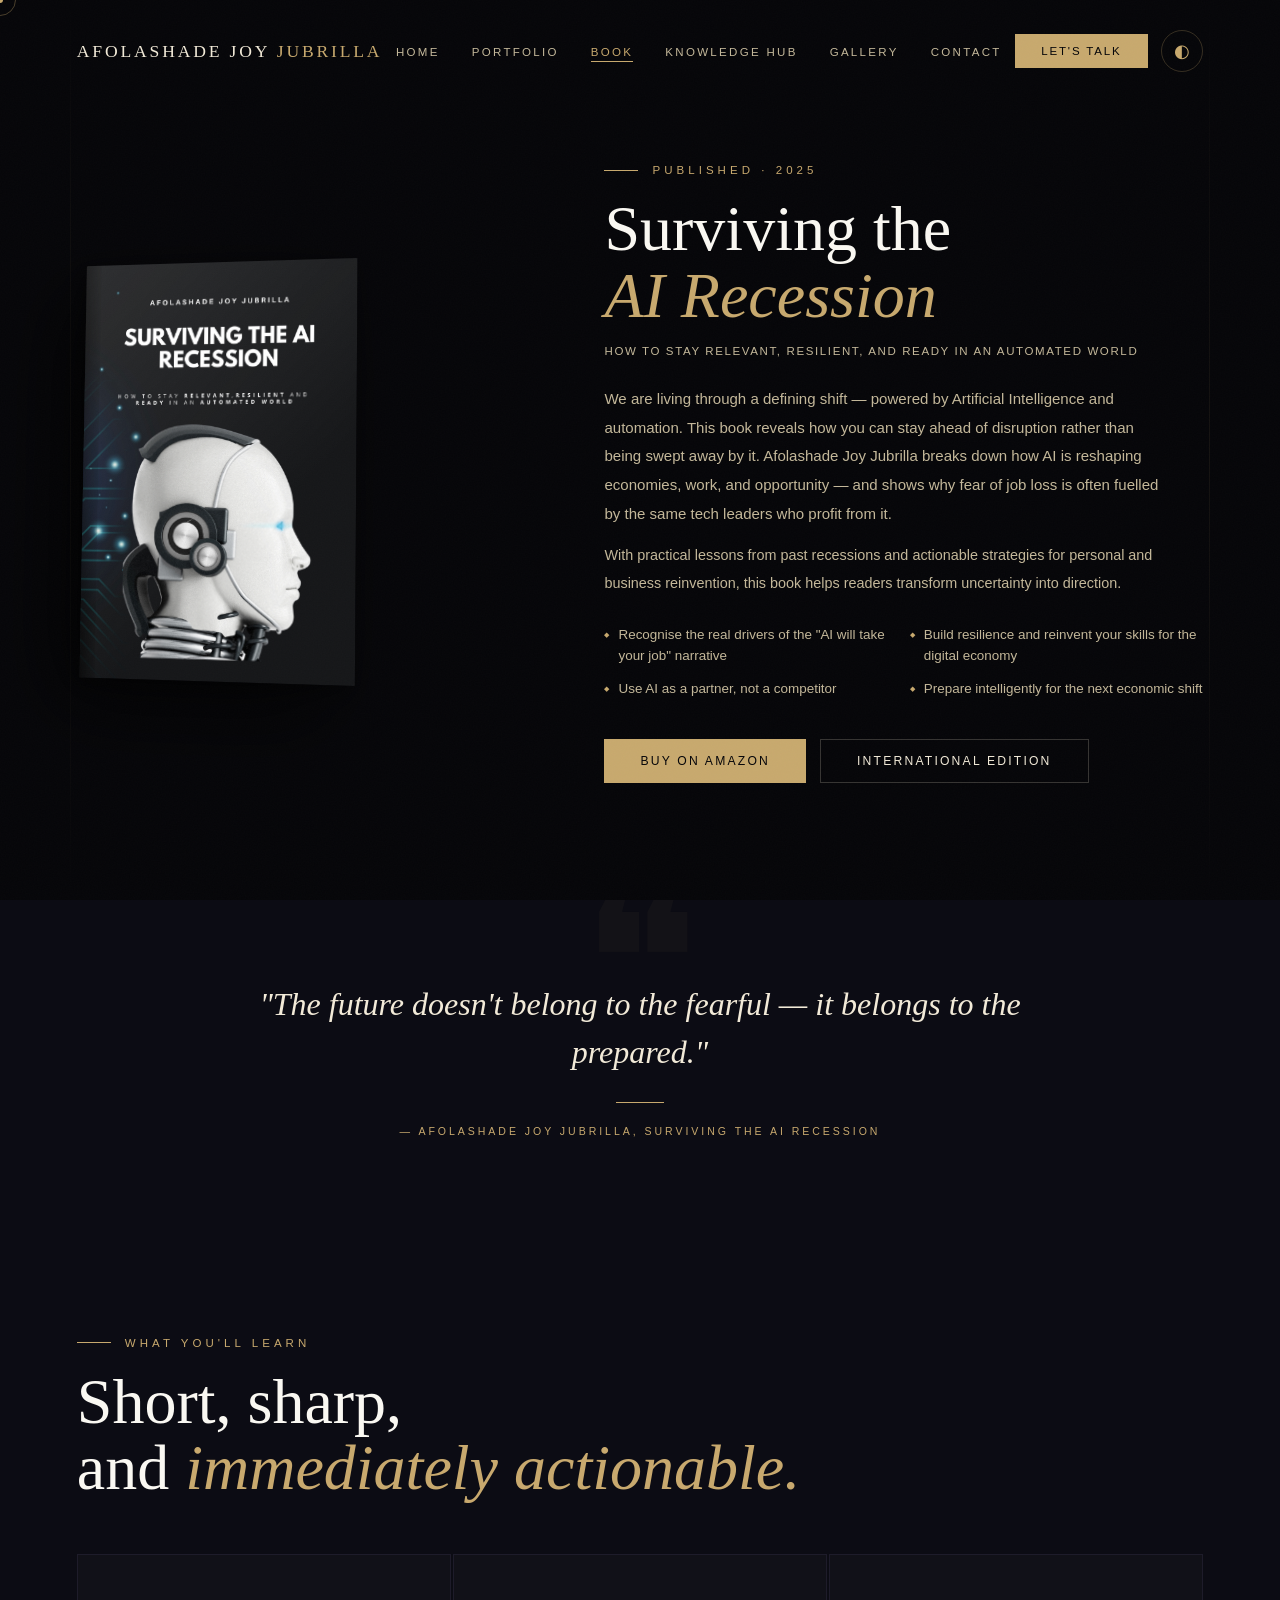
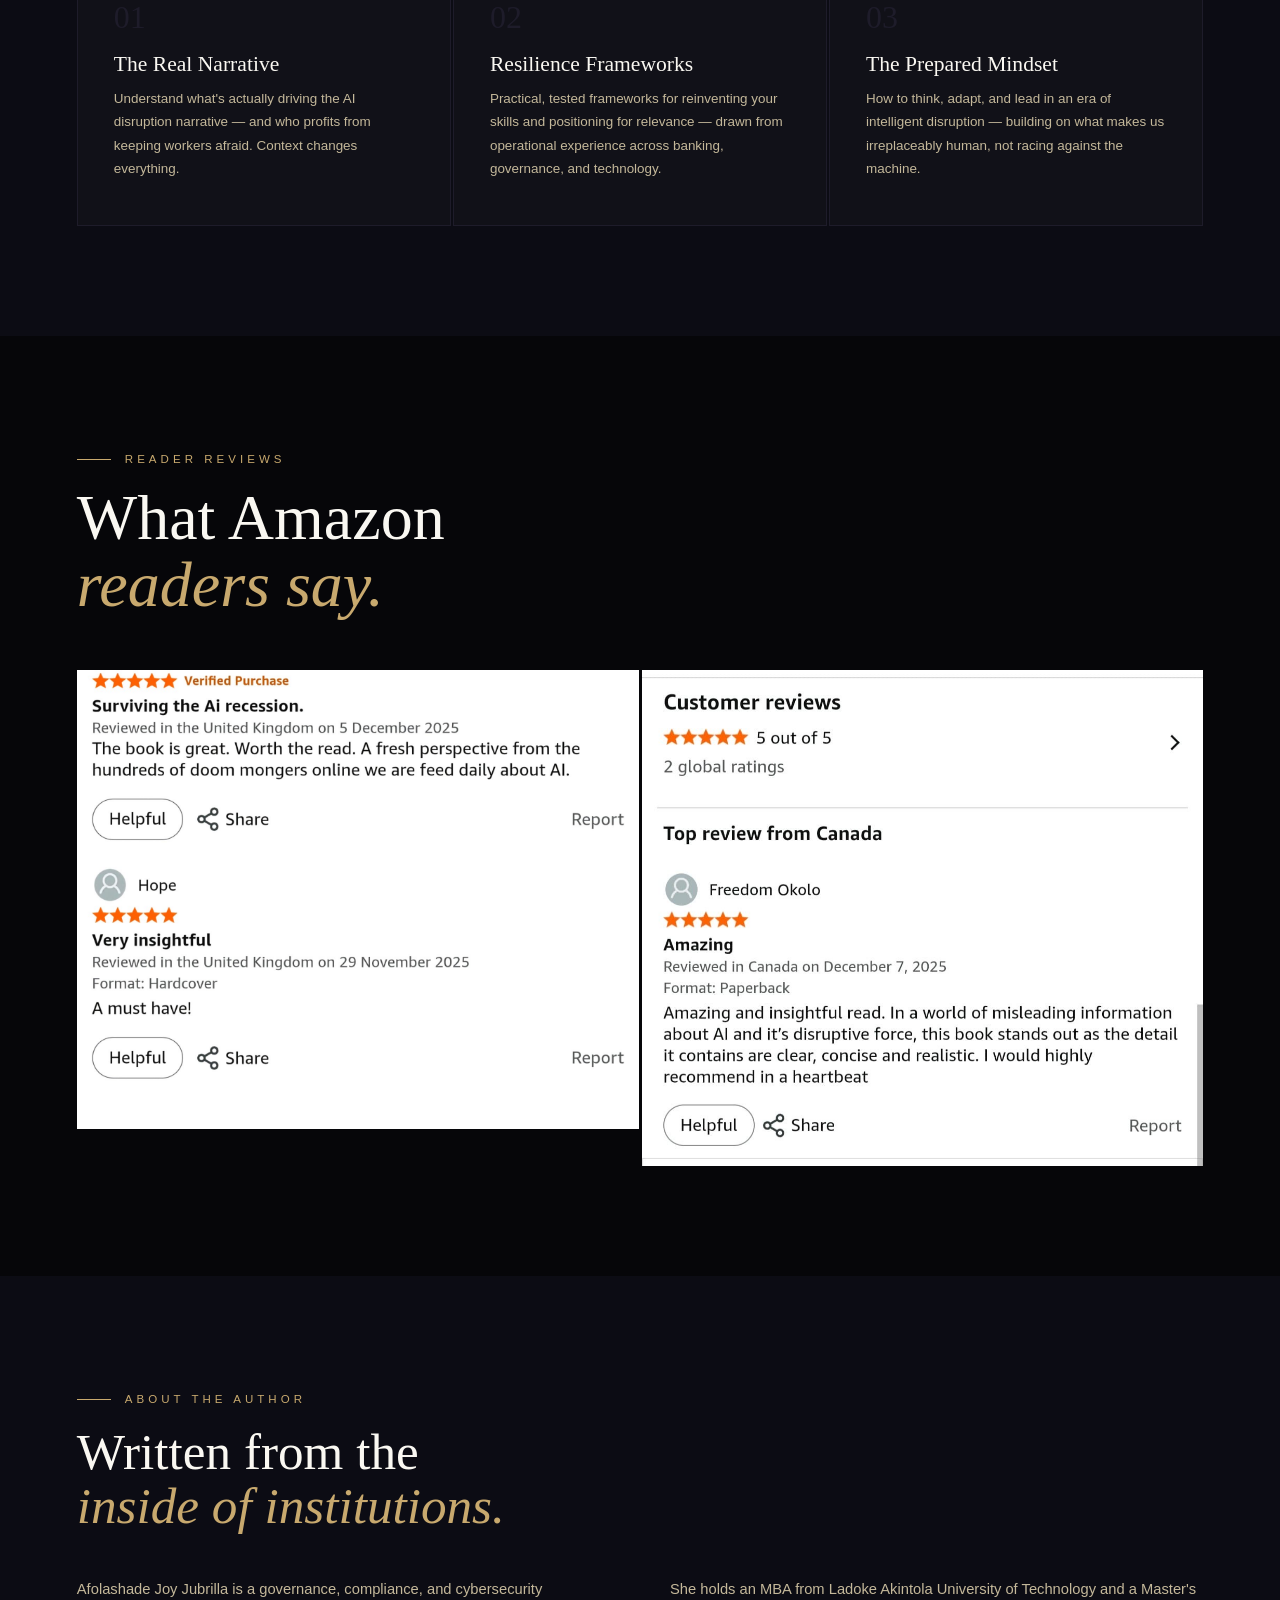
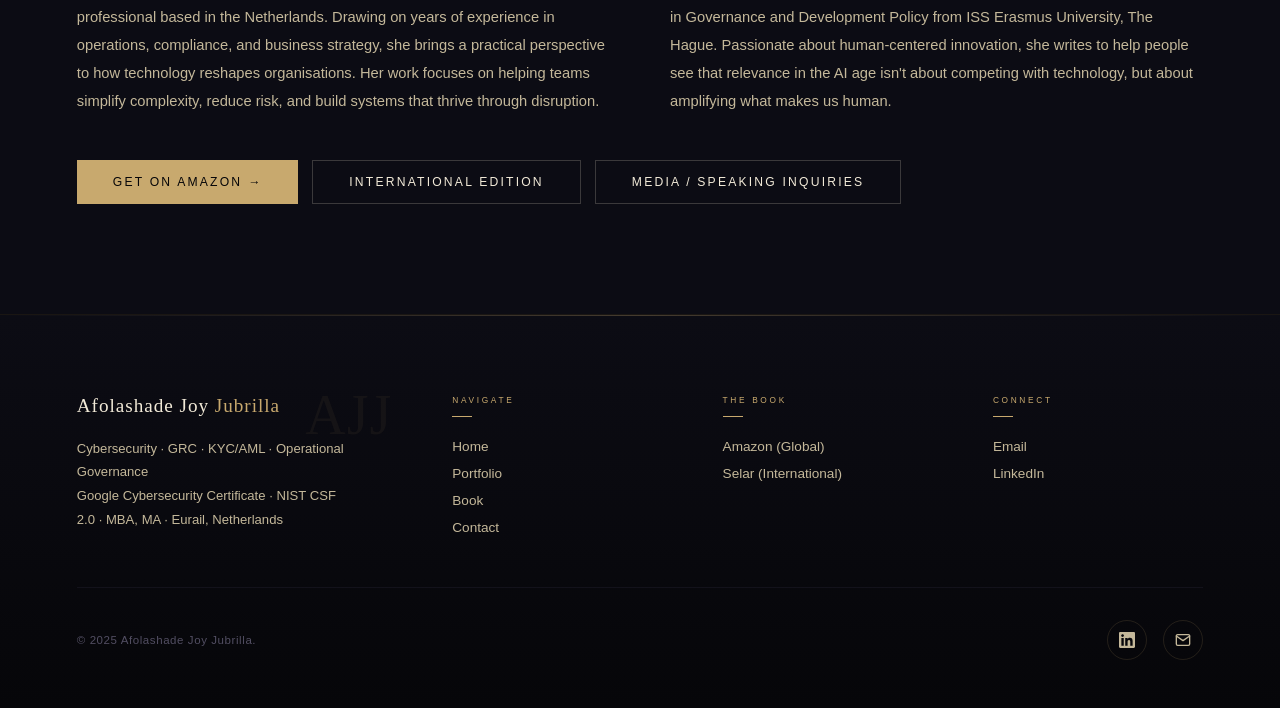
==== commit 23fe6d1a: "Add files via upload" ====
--- a/book.html
+++ b/book.html
@@ -155,8 +155,7 @@
   <a class="nav-logo" href="index.html">Afolashade Joy <b>Jubrilla</b></a>
   <ul class="nav-links">
     <li><a href="home.html">Home</a></li><li><a href="portfolio.html">Portfolio</a></li>
-    <li><a href="book.html" class="active">Book</a></li><li><a href="testimonials.html">Testimonials</a></li>
-    <li><a href="gallery.html">Gallery</a></li><li><a href="contact.html">Contact</a></li>
+    <li><a href="book.html" class="active">Book</a></li><li><a href="resources.html">Knowledge Hub</a></li><li><a href="gallery.html">Gallery</a></li><li><a href="home.html#contact">Contact</a></li>
   </ul>
   <a class="nav-cta" href="contact.html">Let's Talk</a>
   <button class="theme-tog" onclick="toggleTheme()"><span class="theme-icon">◐</span></button>
@@ -170,9 +169,9 @@
   <a href="home.html"><span>Home</span></a>
   <a href="portfolio.html"><span>Portfolio</span></a>
   <a href="book.html"><span>Book</span><span class="active-dot"></span></a>
-  <a href="testimonials.html"><span>Testimonials</span></a>
+  <a href="resources.html"><span>Knowledge Hub</span></a>
   <a href="gallery.html"><span>Gallery</span></a>
-  <a href="contact.html"><span>Contact</span></a>
+  <a href="home.html#contact"><span>Contact</span></a>
 </div>
 
 <section class="book-hero">
@@ -256,7 +255,7 @@
 
 <footer>
   <div class="footer-grid">
-    <div><span class="footer-logo">Afolashade Joy <span>Jubrilla</span></span><p class="footer-tagline">KYC/AML · Cybersecurity · GRC · Operational Governance<br>MBA, MA · Currently at Eurail · Utrecht, Netherlands</p></div>
+    <div><span class="footer-logo">Afolashade Joy <span>Jubrilla</span></span><p class="footer-tagline">Cybersecurity · GRC · KYC/AML · Operational Governance<br>Google Cybersecurity Certificate · NIST CSF 2.0 · MBA, MA · Eurail, Netherlands</p></div>
     <div><span class="footer-col-title">Navigate</span><div class="footer-links"><a href="home.html">Home</a><a href="portfolio.html">Portfolio</a><a href="book.html">Book</a><a href="contact.html">Contact</a></div></div>
     <div><span class="footer-col-title">The Book</span><div class="footer-links"><a href="https://www.amazon.com/dp/B0G4DZVJ6S" target="_blank">Amazon (Global)</a><a href="https://selar.com/surviving-ai-recession" target="_blank">Selar (International)</a></div></div>
     <div><span class="footer-col-title">Connect</span><div class="footer-links"><a href="mailto:jubrillaafolashade@gmail.com">Email</a><a href="https://www.linkedin.com/in/afolashade-jubrilla-mba-ma-62036ab9" target="_blank">LinkedIn</a></div></div>
--- a/css/style.css
+++ b/css/style.css
@@ -20,6 +20,7 @@
   --white:    #faf8f2;
   --green:    #3ecf8e;
   --cyber:    #4a9eff;
+
   --font-display: 'Cormorant Garamond', serif;
   --font-body:    'Jost', sans-serif;
   --font-italic:  'EB Garamond', serif;
@@ -64,6 +65,7 @@
 body::after {
   content: '';
   position: fixed; inset: 0; z-index: 9000; pointer-events: none;
+  background-image: url("data:image/svg+xml,%3Csvg xmlns='http://www.w3.org/2000/svg' width='400' height='400'%3E%3Cfilter id='g'%3E%3CfeTurbulence type='fractalNoise' baseFrequency='0.75' numOctaves='4' stitchTiles='stitch'/%3E%3C/filter%3E%3Crect width='100%25' height='100%25' filter='url(%23g)'/%3E%3C/svg%3E");
   opacity: .022;
 }
 
@@ -118,13 +120,27 @@
 .nav-links a:hover, .nav-links a.active { color: var(--gold); }
 .nav-links a:hover::after, .nav-links a.active::after { width: 100%; }
 .theme-tog {
-  display: flex; align-items: center; justify-content: center;
-  width: 42px; height: 42px; background: transparent;
-  border: 1px solid rgba(200,169,110,.25); border-radius: 50%;
-  cursor: none; transition: all .3s var(--ease); flex-shrink: 0;
-}
-.theme-tog:hover { background: rgba(200,169,110,.08); border-color: var(--gold); }
-.theme-icon { font-size: 1.1rem; color: var(--gold); transition: transform .4s var(--ease); }
+  display: flex;
+  align-items: center;
+  justify-content: center;
+  width: 42px;
+  height: 42px;
+  background: transparent;
+  border: 1px solid rgba(200,169,110,.25);
+  border-radius: 50%;
+  cursor: none;
+  transition: all .3s var(--ease);
+  flex-shrink: 0;
+}
+.theme-tog:hover {
+  background: rgba(200,169,110,.08);
+  border-color: var(--gold);
+}
+.theme-icon {
+  font-size: 1.1rem;
+  color: var(--gold);
+  transition: transform .4s var(--ease);
+}
 [data-theme="light"] .theme-icon { transform: rotate(180deg); }
 .nav-cta {
   font-size: .72rem; font-weight: 400; letter-spacing: .16em;
@@ -135,17 +151,28 @@
 }
 .nav-cta:hover { background: var(--gold-lt); transform: translateY(-1px); }
 .mob-tog {
-  display: none; background: rgba(6,6,9,.8);
-  border: 1px solid rgba(200,169,110,.3); color: var(--gold);
-  width: 42px; height: 42px; font-size: 1.1rem; cursor: none;
-  align-items: center; justify-content: center; border-radius: 50%;
+  display: none;
+  background: rgba(6,6,9,.8);
+  border: 1px solid rgba(200,169,110,.3);
+  color: var(--gold);
+  width: 42px; height: 42px;
+  font-size: 1.1rem;
+  cursor: none;
+  align-items: center;
+  justify-content: center;
+  border-radius: 50%;
   transition: background .3s, border-color .3s, transform .3s, box-shadow .3s;
 }
 .mob-tog:hover {
-  background: rgba(200,169,110,.1); border-color: var(--gold);
-  transform: scale(1.05); box-shadow: 0 4px 20px rgba(200,169,110,.2);
-}
-.mob-tog.active { background: rgba(200,169,110,.15); border-color: var(--gold); }
+  background: rgba(200,169,110,.1);
+  border-color: var(--gold);
+  transform: scale(1.05);
+  box-shadow: 0 4px 20px rgba(200,169,110,.2);
+}
+.mob-tog.active {
+  background: rgba(200,169,110,.15);
+  border-color: var(--gold);
+}
 
 /* ── TYPE ATOMS ──────────────────────────────────────── */
 .eyebrow {
@@ -166,7 +193,10 @@
   font-weight: 300; line-height: .92; color: var(--white);
 }
 .display-xl em { font-style: italic; color: var(--gold); }
-.lead { font-size: 1.1rem; font-weight: 300; line-height: 1.9; color: var(--cream2); max-width: 560px; }
+.lead {
+  font-size: 1.1rem; font-weight: 300; line-height: 1.9;
+  color: var(--cream2); max-width: 560px;
+}
 
 /* ── LAYOUT ──────────────────────────────────────────── */
 .sec   { padding: 110px 6vw; position: relative; }
@@ -185,6 +215,14 @@
   background: linear-gradient(to bottom, var(--bg), var(--bg2));
   border-bottom: 1px solid var(--dim);
   position: relative; overflow: hidden;
+}
+.page-header::before {
+  content: attr(data-bg);
+  position: absolute; right: 5vw; bottom: -20px;
+  font-family: var(--font-display);
+  font-size: clamp(5rem, 14vw, 18rem);
+  font-weight: 700; color: rgba(200,169,110,.025);
+  line-height: 1; white-space: nowrap; pointer-events: none;
 }
 .breadcrumb {
   font-size: .6rem; letter-spacing: .22em; text-transform: uppercase;
@@ -213,6 +251,7 @@
 }
 .btn:hover::before { transform: none; }
 .btn:hover { transform: translateY(-2px); }
+
 .btn-ghost {
   display: inline-flex; align-items: center; gap: 8px;
   font-size: .76rem; font-weight: 400; letter-spacing: .18em;
@@ -222,7 +261,26 @@
   transition: border-color .3s, color .3s;
   cursor: none; font-family: var(--font-body);
 }
+.btn span { position: relative; z-index: 1; }
+.btn::before {
+  content: ''; position: absolute; inset: 0;
+  background: var(--gold-lt); transform: translateX(-102%);
+  transition: transform .38s var(--ease);
+}
+.btn:hover::before { transform: none; }
+.btn:hover { transform: translateY(-2px); }
+
+.btn-ghost {
+  display: inline-flex; align-items: center; gap: 8px;
+  font-size: .76rem; font-weight: 400; letter-spacing: .18em;
+  text-transform: uppercase; color: var(--cream);
+  background: transparent; padding: 14px 36px; text-decoration: none;
+  border: 1px solid rgba(242,234,216,.2);
+  transition: border-color .3s, color .3s;
+  cursor: none; font-family: var(--font-body);
+}
 .btn-ghost:hover { border-color: var(--gold); color: var(--gold); }
+
 .text-link {
   font-size: .76rem; letter-spacing: .18em; text-transform: uppercase;
   color: var(--gold); text-decoration: none;
@@ -241,26 +299,45 @@
 .rv.d3 { transition-delay: .3s; } .rv.d4 { transition-delay: .4s; }
 .rv.d5 { transition-delay: .5s; } .rv.d6 { transition-delay: .6s; }
 
+/* ── SCROLL PARALLAX LAYER ──────────────────────────── */
+[data-parallax] {
+  transition: transform .12s var(--ease);
+}
+
 /* ── PREMIUM CARD GLOW ──────────────────────────────── */
-.card-glow-wrap { position: relative; }
+.card-glow-wrap {
+  position: relative;
+}
 .card-glow-wrap::before {
-  content: ''; position: absolute; inset: -1px;
+  content: '';
+  position: absolute;
+  inset: -1px;
   background: linear-gradient(135deg, rgba(200,169,110,.08), transparent 40%, rgba(200,169,110,.08));
-  border-radius: inherit; filter: blur(12px); opacity: 0; transition: opacity .5s;
+  border-radius: inherit;
+  filter: blur(12px);
+  opacity: 0;
+  transition: opacity .5s;
 }
 .card-glow-wrap:hover::before { opacity: 1; }
 
 /* ── FLOATING GEOMETRY ──────────────────────────────── */
-.geo-float-el { position: absolute; pointer-events: none; opacity: 0.04; }
+.geo-float-el {
+  position: absolute;
+  pointer-events: none;
+  opacity: 0.04;
+}
 .geo-hex {
   width: 80px; height: 92px;
   clip-path: polygon(50% 0%, 100% 25%, 100% 75%, 50% 100%, 0% 75%, 0% 25%);
-  background: var(--gold); animation: geo-hex-float 12s ease-in-out infinite;
+  background: var(--gold);
+  animation: geo-hex-float 12s ease-in-out infinite;
 }
 .geo-tri {
   width: 0; height: 0;
-  border-left: 40px solid transparent; border-right: 40px solid transparent;
-  border-bottom: 70px solid var(--gold); animation: geo-tri-float 15s ease-in-out infinite;
+  border-left: 40px solid transparent;
+  border-right: 40px solid transparent;
+  border-bottom: 70px solid var(--gold);
+  animation: geo-tri-float 15s ease-in-out infinite;
 }
 @keyframes geo-hex-float {
   0%,100%{transform:translateY(0) rotate(0)} 50%{transform:translateY(-30px) rotate(30deg)}
@@ -275,19 +352,71 @@
 ::-webkit-scrollbar-thumb { background: var(--dim); border-radius: 3px; transition: background .3s; }
 ::-webkit-scrollbar-thumb:hover { background: var(--gold-dk); }
 
+/* ── LIGHT GRAIN ───────────────────────────────────── */
+[data-theme="light"] body::after { opacity: .04; mix-blend-mode: multiply; }
+
+/* ── PORTFOLIO HERO ─────────────────────────────────── */
+[data-theme="light"] .portfolio-hero { background: var(--bg2); }
+[data-theme="light"] .hero-bg-overlay {
+  background: 
+    radial-gradient(ellipse at 30% 70%, rgba(247,245,240,.65) 0%, rgba(247,245,240,.35) 40%, transparent 70%),
+    radial-gradient(ellipse at 70% 30%, rgba(247,245,240,.45) 0%, transparent 50%),
+    linear-gradient(180deg, rgba(247,245,240,.96) 0%, rgba(239,233,224,.98) 100%);
+}
+[data-theme="light"] .portfolio-hero::before { color: rgba(156,122,60,.035); }
+[data-theme="light"] .hero-geo-ring { border-color: rgba(156,122,60,.12); }
+
+/* ── GALLERY HERO ───────────────────────────────────── */
+[data-theme="light"] .gallery-hero .hero-number { color: rgba(156,122,60,.15); }
+[data-theme="light"] .gallery-hero { background: var(--bg2); }
+
 /* ── SECTION LABEL ──────────────────────────────────── */
 .section-tag {
-  display: inline-flex; align-items: center; gap: 10px;
-  font-size: .5rem; letter-spacing: .35em; text-transform: uppercase;
-  color: var(--gold); background: rgba(200,169,110,.06);
-  border: 1px solid rgba(200,169,110,.12); padding: 6px 16px; margin-bottom: 20px;
-}
-.section-tag::before { content: ''; width: 4px; height: 4px; background: var(--gold); border-radius: 50%; }
+  display: inline-flex;
+  align-items: center;
+  gap: 10px;
+  font-size: .5rem;
+  letter-spacing: .35em;
+  text-transform: uppercase;
+  color: var(--gold);
+  background: rgba(200,169,110,.06);
+  border: 1px solid rgba(200,169,110,.12);
+  padding: 6px 16px;
+  margin-bottom: 20px;
+}
+.section-tag::before {
+  content: '';
+  width: 4px; height: 4px;
+  background: var(--gold);
+  border-radius: 50%;
+}
+
+/* ── PREMIUM NUMBER DISPLAY ─────────────────────────── */
+.premium-num {
+  font-family: var(--font-display);
+  font-size: clamp(4rem, 10vw, 8rem);
+  font-weight: 300;
+  color: transparent;
+  -webkit-text-stroke: 1px rgba(200,169,110,.15);
+  line-height: 1;
+  position: absolute;
+  right: 6vw;
+  top: 50%;
+  transform: translateY(-50%);
+  pointer-events: none;
+  user-select: none;
+}
 
 /* ── QUOTE BAND ──────────────────────────────────────── */
 .quote-band {
   padding: 80px 6vw; background: var(--bg2);
   text-align: center; position: relative; overflow: hidden;
+}
+.quote-band::before {
+  content: '❝'; position: absolute; top: 0; left: 50%;
+  transform: translateX(-50%);
+  font-family: Georgia, serif; font-size: 14rem; line-height: .58;
+  color: rgba(200,169,110,.04); pointer-events: none;
 }
 .quote-band blockquote {
   font-family: var(--font-display); font-style: italic;
@@ -310,7 +439,8 @@
 .metric-card:last-child { border-right: none; }
 .metric-card::after {
   content: ''; position: absolute; bottom: 0; left: 0;
-  width: 0; height: 2px; background: var(--gold); transition: width .6s var(--ease);
+  width: 0; height: 2px; background: var(--gold);
+  transition: width .6s var(--ease);
 }
 .metric-card:hover { background: rgba(200,169,110,.03); }
 .metric-card:hover::after { width: 100%; }
@@ -326,28 +456,45 @@
 }
 
 /* ── PILLAR CARDS ────────────────────────────────────── */
-.pillars-grid { display: grid; grid-template-columns: repeat(3, 1fr); gap: 2px; margin-top: 52px; }
+.pillars-grid {
+  display: grid; grid-template-columns: repeat(3, 1fr);
+  gap: 2px; margin-top: 52px;
+}
 .pillar-card {
   background: var(--bg3); border: 1px solid var(--dim);
-  padding: 48px 40px; position: relative; overflow: hidden; transition: transform .4s;
+  padding: 48px 40px; position: relative; overflow: hidden;
+  transition: transform .4s;
 }
 .pillar-card::before {
   content: ''; position: absolute; top: 0; left: 0;
-  width: 2px; height: 0; background: var(--gold); transition: height .5s var(--ease);
+  width: 2px; height: 0; background: var(--gold);
+  transition: height .5s var(--ease);
 }
 .pillar-card:hover::before { height: 100%; }
 .pillar-card:hover { transform: translateY(-4px); }
-.pillar-icon { font-size: .82rem; letter-spacing: .22em; text-transform: uppercase; color: var(--gold); margin-bottom: 18px; display: block; }
-.pillar-title { font-family: var(--font-display); font-size: 1.5rem; font-weight: 500; color: var(--white); margin-bottom: 12px; }
+.pillar-icon {
+  font-size: .82rem; letter-spacing: .22em; text-transform: uppercase;
+  color: var(--gold); margin-bottom: 18px; display: block;
+}
+.pillar-title {
+  font-family: var(--font-display); font-size: 1.5rem;
+  font-weight: 500; color: var(--white); margin-bottom: 12px;
+}
 .pillar-body { font-size: 1rem; color: var(--cream2); line-height: 1.78; }
-.pillar-tags { display: flex; flex-wrap: wrap; gap: 7px; margin-top: 20px; }
+.pillar-tags {
+  display: flex; flex-wrap: wrap; gap: 7px; margin-top: 20px;
+}
 .pillar-tag {
   font-size: .66rem; letter-spacing: .14em; text-transform: uppercase;
-  color: var(--muted); border: 1px solid var(--dim); padding: 5px 11px;
+  color: var(--muted); border: 1px solid var(--dim);
+  padding: 5px 11px;
 }
 
 /* ── SKILLS GRID ─────────────────────────────────────── */
-.skills-grid { display: grid; grid-template-columns: repeat(4, 1fr); gap: 2px; margin-top: 52px; }
+.skills-grid {
+  display: grid; grid-template-columns: repeat(4, 1fr);
+  gap: 2px; margin-top: 52px;
+}
 .skill-item {
   background: var(--bg3); border: 1px solid var(--dim);
   padding: 22px 26px; display: flex; align-items: center; gap: 12px;
@@ -366,29 +513,50 @@
 .tl-item { position: relative; margin-bottom: 56px; }
 .tl-item:last-child { margin-bottom: 0; }
 .tl-dot {
-  position: absolute; left: -56px; top: 6px; width: 12px; height: 12px;
-  border: 1px solid var(--gold); border-radius: 50%; background: var(--bg); transition: background .3s;
+  position: absolute; left: -56px; top: 6px;
+  width: 12px; height: 12px;
+  border: 1px solid var(--gold); border-radius: 50%;
+  background: var(--bg); transition: background .3s;
 }
 .tl-item:hover .tl-dot { background: var(--gold); }
-.tl-date { font-size: .68rem; letter-spacing: .24em; text-transform: uppercase; color: var(--gold); margin-bottom: 8px; display: block; }
-.tl-role { font-family: var(--font-display); font-size: 1.7rem; font-weight: 500; color: var(--white); margin-bottom: 4px; line-height: 1.2; }
+.tl-date {
+  font-size: .68rem; letter-spacing: .24em; text-transform: uppercase;
+  color: var(--gold); margin-bottom: 8px; display: block;
+}
+.tl-role {
+  font-family: var(--font-display); font-size: 1.7rem;
+  font-weight: 500; color: var(--white); margin-bottom: 4px; line-height: 1.2;
+}
 .tl-org {
   font-size: .84rem; letter-spacing: .14em; text-transform: uppercase;
-  color: var(--cream2); margin-bottom: 18px; display: flex; align-items: center; gap: 12px;
+  color: var(--cream2); margin-bottom: 18px; display: flex;
+  align-items: center; gap: 12px;
 }
 .tl-org-sep { color: var(--dim); }
 .tl-list { list-style: none; }
 .tl-list li {
   padding: 8px 0 8px 20px; border-bottom: 1px solid rgba(30,28,42,.5);
-  font-size: 1rem; color: var(--cream2); line-height: 1.68; position: relative;
+  font-size: 1rem; color: var(--cream2); line-height: 1.68;
+  position: relative;
+}
+.tl-list li::before {
+  content: '→'; color: var(--gold); font-size: .8rem;
+  position: absolute; left: 0; top: 10px;
 }
 .tl-list li:last-child { border-bottom: none; }
 .tl-edu {
   background: rgba(200,169,110,.04); border: 1px solid var(--dim);
-  border-left: 2px solid var(--gold); padding: 20px 24px; margin-top: 8px;
-}
-.tl-edu-label { font-size: .66rem; letter-spacing: .22em; text-transform: uppercase; color: var(--gold); margin-bottom: 6px; display: block; }
-.tl-edu-name { font-family: var(--font-display); font-size: 1.3rem; font-weight: 500; color: var(--white); line-height: 1.3; }
+  border-left: 2px solid var(--gold);
+  padding: 20px 24px; margin-top: 8px;
+}
+.tl-edu-label {
+  font-size: .66rem; letter-spacing: .22em; text-transform: uppercase;
+  color: var(--gold); margin-bottom: 6px; display: block;
+}
+.tl-edu-name {
+  font-family: var(--font-display); font-size: 1.3rem;
+  font-weight: 500; color: var(--white); line-height: 1.3;
+}
 .tl-edu-sub { font-size: .92rem; color: var(--cream2); margin-top: 4px; }
 
 /* ── PUBLICATION CARDS ───────────────────────────────── */
@@ -397,22 +565,36 @@
   background: var(--bg3); border: 1px solid var(--dim);
   padding: 36px 44px; display: grid;
   grid-template-columns: 1fr auto; gap: 40px; align-items: center;
-  position: relative; overflow: hidden; transition: background .3s, padding-left .4s;
+  position: relative; overflow: hidden;
+  transition: background .3s, padding-left .4s;
 }
 .pub-card::before {
   content: ''; position: absolute; left: 0; top: 0;
-  width: 0; height: 100%; background: rgba(200,169,110,.025); transition: width .4s;
+  width: 0; height: 100%; background: rgba(200,169,110,.025);
+  transition: width .4s;
 }
 .pub-card:hover { padding-left: 56px; background: rgba(200,169,110,.02); }
 .pub-card:hover::before { width: 100%; }
-.pub-type-tag { font-size: .58rem; letter-spacing: .22em; text-transform: uppercase; color: var(--gold); margin-bottom: 8px; display: block; position: relative; z-index: 1; }
-.pub-title { font-family: var(--font-display); font-size: 1.25rem; font-weight: 500; color: var(--white); line-height: 1.3; margin-bottom: 8px; position: relative; z-index: 1; }
-.pub-desc { font-size: .83rem; color: var(--cream2); line-height: 1.7; position: relative; z-index: 1; }
+.pub-type-tag {
+  font-size: .58rem; letter-spacing: .22em; text-transform: uppercase;
+  color: var(--gold); margin-bottom: 8px; display: block;
+  position: relative; z-index: 1;
+}
+.pub-title {
+  font-family: var(--font-display); font-size: 1.25rem;
+  font-weight: 500; color: var(--white); line-height: 1.3;
+  margin-bottom: 8px; position: relative; z-index: 1;
+}
+.pub-desc {
+  font-size: .83rem; color: var(--cream2); line-height: 1.7;
+  position: relative; z-index: 1;
+}
 .pub-link {
   font-size: .62rem; letter-spacing: .18em; text-transform: uppercase;
   color: var(--gold); border: 1px solid rgba(200,169,110,.25);
   padding: 10px 20px; text-decoration: none; white-space: nowrap;
-  flex-shrink: 0; position: relative; z-index: 1; transition: background .3s, border-color .3s;
+  flex-shrink: 0; position: relative; z-index: 1;
+  transition: background .3s, border-color .3s;
 }
 .pub-link:hover { background: rgba(200,169,110,.1); border-color: var(--gold); }
 
@@ -425,12 +607,19 @@
 }
 .press-card::after {
   content: ''; position: absolute; bottom: 0; left: 0;
-  width: 0; height: 2px; background: var(--gold); transition: width .5s var(--ease);
+  width: 0; height: 2px; background: var(--gold);
+  transition: width .5s var(--ease);
 }
 .press-card:hover::after { width: 100%; }
 .press-card:hover { transform: translateY(-4px); }
-.press-source { font-size: .58rem; letter-spacing: .22em; text-transform: uppercase; color: var(--gold); margin-bottom: 10px; display: block; }
-.press-headline { font-family: var(--font-display); font-size: 1.15rem; font-weight: 500; color: var(--white); line-height: 1.3; margin-bottom: 10px; }
+.press-source {
+  font-size: .58rem; letter-spacing: .22em; text-transform: uppercase;
+  color: var(--gold); margin-bottom: 10px; display: block;
+}
+.press-headline {
+  font-family: var(--font-display); font-size: 1.15rem;
+  font-weight: 500; color: var(--white); line-height: 1.3; margin-bottom: 10px;
+}
 .press-excerpt { font-size: .82rem; color: var(--cream2); line-height: 1.72; }
 .press-arrow {
   display: inline-flex; align-items: center; gap: 6px;
@@ -446,6 +635,11 @@
   padding: 44px 36px; position: relative; overflow: hidden; transition: transform .4s;
 }
 .test-card:hover { transform: translateY(-4px); }
+.test-card::before {
+  content: '❝'; position: absolute; top: 18px; right: 24px;
+  font-family: Georgia, serif; font-size: 3.5rem;
+  color: rgba(200,169,110,.1); line-height: 1;
+}
 .stars { color: var(--gold); font-size: .75rem; margin-bottom: 18px; letter-spacing: 3px; }
 .test-quote {
   font-family: var(--font-italic); font-style: italic;
@@ -462,7 +656,8 @@
   position: relative; overflow: hidden; margin-top: 48px;
 }
 .avail-box::before {
-  content: ''; position: absolute; top: 0; left: 0; width: 2px; height: 100%; background: var(--green);
+  content: ''; position: absolute; top: 0; left: 0;
+  width: 2px; height: 100%; background: var(--green);
 }
 .avail-dot {
   display: inline-block; width: 7px; height: 7px;
@@ -481,12 +676,16 @@
 /* ── CONTACT FORM ────────────────────────────────────── */
 .form-row { display: grid; grid-template-columns: 1fr 1fr; gap: 26px; margin-bottom: 26px; }
 .form-group { margin-bottom: 26px; }
-.form-label { display: block; font-size: .6rem; letter-spacing: .22em; text-transform: uppercase; color: var(--gold); margin-bottom: 9px; }
+.form-label {
+  display: block; font-size: .6rem; letter-spacing: .22em;
+  text-transform: uppercase; color: var(--gold); margin-bottom: 9px;
+}
 .form-input, .form-textarea {
   width: 100%; background: transparent; border: none;
-  border-bottom: 1px solid var(--dim); padding: 11px 0; color: var(--cream);
-  font-family: var(--font-body); font-size: .93rem; font-weight: 300;
-  outline: none; transition: border-color .3s;
+  border-bottom: 1px solid var(--dim);
+  padding: 11px 0; color: var(--cream);
+  font-family: var(--font-body); font-size: .93rem;
+  font-weight: 300; outline: none; transition: border-color .3s;
 }
 .form-input::placeholder, .form-textarea::placeholder { color: var(--muted); }
 .form-input:focus, .form-textarea:focus { border-bottom-color: var(--gold); }
@@ -496,16 +695,31 @@
 
 /* ── GALLERY ─────────────────────────────────────────── */
 .gallery-masonry { columns: 4; gap: 3px; }
-.gallery-item { position: relative; margin-bottom: 3px; break-inside: avoid; cursor: none; overflow: hidden; }
-.gallery-item img { width: 100%; display: block; filter: grayscale(20%) brightness(.82); transition: filter .4s; }
+.gallery-item { 
+  position: relative; 
+  margin-bottom: 3px; 
+  break-inside: avoid; 
+  cursor: none; 
+  overflow: hidden;
+}
+.gallery-item img {
+  width: 100%;
+  display: block;
+  filter: grayscale(20%) brightness(.82);
+  transition: filter .4s;
+}
 .gallery-item:hover img { filter: grayscale(0%) brightness(.92); }
-.gallery-item::after { content: ''; position: absolute; inset: 0; background: rgba(200,169,110,0); transition: background .4s; }
+.gallery-item::after {
+  content: ''; position: absolute; inset: 0;
+  background: rgba(200,169,110,0); transition: background .4s;
+}
 .gallery-item:hover::after { background: rgba(200,169,110,.04); }
 
 /* Lightbox */
 #lightbox {
-  position: fixed; inset: 0; background: var(--bg2); z-index: 5000;
-  display: none; align-items: center; justify-content: center; backdrop-filter: blur(16px);
+  position: fixed; inset: 0; background: var(--bg2);
+  z-index: 5000; display: none; align-items: center;
+  justify-content: center; backdrop-filter: blur(16px);
 }
 [data-theme="light"] #lightbox { background: rgba(247,245,240,.97); }
 #lightbox.open { display: flex; }
@@ -521,41 +735,138 @@
 /* ── FOOTER ──────────────────────────────────────────── */
 footer {
   background: linear-gradient(180deg, var(--bg2) 0%, var(--bg) 100%);
-  padding: 80px 6vw 48px; border-top: 1px solid rgba(200,169,110,.1); position: relative;
+  padding: 80px 6vw 48px;
+  border-top: 1px solid rgba(200,169,110,.1);
+  position: relative;
 }
 footer::before {
-  content: ''; position: absolute; top: 0; left: 0; right: 0; height: 1px;
+  content: '';
+  position: absolute;
+  top: 0;
+  left: 0;
+  right: 0;
+  height: 1px;
   background: linear-gradient(90deg, transparent, rgba(200,169,110,.3), transparent);
 }
-.footer-grid { display: grid; grid-template-columns: 1.5fr 1fr 1fr 1fr; gap: 60px; margin-bottom: 52px; }
-.footer-logo { font-family: var(--font-display); font-size: 1.2rem; color: var(--cream); letter-spacing: .05em; margin-bottom: 16px; display: block; position: relative; }
+.footer-grid {
+  display: grid; 
+  grid-template-columns: 1.5fr 1fr 1fr 1fr;
+  gap: 60px; 
+  margin-bottom: 52px;
+}
+.footer-logo {
+  font-family: var(--font-display); font-size: 1.2rem;
+  color: var(--cream); letter-spacing: .05em; margin-bottom: 16px; display: block;
+  position: relative;
+}
+.footer-logo::after {
+  content: 'AJJ';
+  position: absolute;
+  top: -8px;
+  right: 0;
+  font-family: var(--font-display);
+  font-size: 3.5rem;
+  font-weight: 300;
+  color: rgba(200,169,110,.06);
+  line-height: 1;
+  pointer-events: none;
+}
 .footer-logo span { color: var(--gold); }
 .footer-tagline { font-size: .82rem; color: var(--cream2); line-height: 1.8; max-width: 280px; margin-top: 20px; }
-.footer-col-title { font-size: .52rem; letter-spacing: .32em; text-transform: uppercase; color: var(--gold); margin-bottom: 22px; display: block; position: relative; padding-bottom: 12px; }
-.footer-col-title::after { content: ''; position: absolute; bottom: 0; left: 0; width: 20px; height: 1px; background: var(--gold); }
+.footer-col-title {
+  font-size: .52rem; letter-spacing: .32em; text-transform: uppercase;
+  color: var(--gold); margin-bottom: 22px; display: block;
+  position: relative;
+  padding-bottom: 12px;
+}
+.footer-col-title::after {
+  content: '';
+  position: absolute;
+  bottom: 0;
+  left: 0;
+  width: 20px;
+  height: 1px;
+  background: var(--gold);
+}
 .footer-links { display: flex; flex-direction: column; gap: 12px; }
-.footer-links a { font-size: .85rem; color: var(--cream2); text-decoration: none; transition: all .3s; position: relative; padding-left: 0; }
-.footer-links a:hover { color: var(--cream); padding-left: 24px; }
-.footer-bottom { display: flex; align-items: center; justify-content: space-between; padding-top: 32px; border-top: 1px solid rgba(30,28,42,.5); }
-.footer-copy { font-size: .72rem; color: var(--muted); letter-spacing: .05em; }
-.footer-socials { display: flex; gap: 16px; }
+.footer-links a { 
+  font-size: .85rem; 
+  color: var(--cream2); 
+  text-decoration: none; 
+  transition: all .3s;
+  position: relative;
+  padding-left: 0;
+}
+.footer-links a::before {
+  content: '→';
+  position: absolute;
+  left: -20px;
+  opacity: 0;
+  transition: all .3s;
+  color: var(--gold);
+}
+.footer-links a:hover { 
+  color: var(--cream); 
+  padding-left: 24px;
+}
+.footer-links a:hover::before {
+  left: 0;
+  opacity: 1;
+}
+.footer-bottom {
+  display: flex; 
+  align-items: center; 
+  justify-content: space-between;
+  padding-top: 32px; 
+  border-top: 1px solid rgba(30,28,42,.5);
+}
+.footer-copy { 
+  font-size: .72rem; 
+  color: var(--muted); 
+  letter-spacing: .05em;
+}
+.footer-socials { 
+  display: flex; 
+  gap: 16px;
+}
 .footer-socials a {
-  display: flex; align-items: center; justify-content: center;
-  width: 40px; height: 40px; border: 1px solid rgba(200,169,110,.15);
-  border-radius: 50%; color: var(--cream2); text-decoration: none;
-  transition: all .4s cubic-bezier(.4,0,.2,1); font-size: .85rem;
+  display: flex;
+  align-items: center;
+  justify-content: center;
+  width: 40px;
+  height: 40px;
+  border: 1px solid rgba(200,169,110,.15);
+  border-radius: 50%;
+  color: var(--cream2);
+  text-decoration: none;
+  transition: all .4s cubic-bezier(.4,0,.2,1);
+  font-size: .85rem;
 }
 .footer-socials a:hover {
-  background: var(--gold); border-color: var(--gold); color: var(--bg);
-  transform: translateY(-3px); box-shadow: 0 8px 24px rgba(200,169,110,.25);
+  background: var(--gold);
+  border-color: var(--gold);
+  color: var(--bg);
+  transform: translateY(-3px);
+  box-shadow: 0 8px 24px rgba(200,169,110,.25);
+}
+.footer-social-icon {
+  display: flex;
+  align-items: center;
+  justify-content: center;
+  width: 100%;
+  height: 100%;
 }
 
 /* ── FRAMEWORK BADGES ────────────────────────────────── */
-.framework-strip { display: flex; flex-wrap: wrap; gap: 2px; margin-top: 40px; }
+.framework-strip {
+  display: flex; flex-wrap: wrap; gap: 2px;
+  margin-top: 40px;
+}
 .fw-badge {
   font-size: .58rem; letter-spacing: .2em; text-transform: uppercase;
   color: var(--cyber); border: 1px solid rgba(74,158,255,.2);
-  padding: 8px 16px; background: rgba(74,158,255,.04); transition: background .3s, border-color .3s;
+  padding: 8px 16px; background: rgba(74,158,255,.04);
+  transition: background .3s, border-color .3s;
 }
 .fw-badge:hover { background: rgba(74,158,255,.08); border-color: rgba(74,158,255,.4); }
 .fw-badge.gold { color: var(--gold); border-color: rgba(200,169,110,.2); background: rgba(200,169,110,.04); }
@@ -563,10 +874,14 @@
 
 /* ── CREDENTIAL BAND ─────────────────────────────────── */
 .cred-band {
-  background: var(--bg2); border-top: 1px solid var(--dim); border-bottom: 1px solid var(--dim);
-  padding: 32px 6vw; display: flex; align-items: center; gap: 48px; overflow-x: auto; flex-wrap: wrap;
-}
-.cred-item { display: flex; align-items: center; gap: 12px; flex-shrink: 0; }
+  background: var(--bg2); border-top: 1px solid var(--dim);
+  border-bottom: 1px solid var(--dim);
+  padding: 32px 6vw; display: flex; align-items: center;
+  gap: 48px; overflow-x: auto; flex-wrap: wrap;
+}
+.cred-item {
+  display: flex; align-items: center; gap: 12px; flex-shrink: 0;
+}
 .cred-dot { width: 4px; height: 4px; background: var(--gold); border-radius: 50%; flex-shrink: 0; }
 .cred-text { font-size: .64rem; letter-spacing: .16em; text-transform: uppercase; color: var(--cream2); white-space: nowrap; }
 .cred-sep { width: 1px; height: 20px; background: var(--dim); flex-shrink: 0; }
@@ -578,10 +893,14 @@
 .portrait-frame { position: relative; overflow: hidden; height: 70vh; border: 1px solid var(--dim); }
 .portrait-frame img { width: 100%; height: 100%; object-fit: cover; object-position: top; filter: grayscale(10%) brightness(.88); transform: scale(1.04); transition: transform .8s, filter .5s; }
 .portrait-frame:hover img { transform: scale(1); filter: grayscale(0%) brightness(.92); }
+.portrait-frame::after { content: ''; position: absolute; inset: 0; background: linear-gradient(to bottom, transparent 55%, rgba(6,6,9,.9) 100%); }
 .portrait-label { position: absolute; bottom: 28px; left: 26px; z-index: 2; font-size: .6rem; letter-spacing: .22em; text-transform: uppercase; color: var(--cream2); }
 
 /* ── SECTION DIVIDER ─────────────────────────────────── */
-.sec-divider { height: 1px; margin: 0 6vw; background: linear-gradient(to right, transparent, var(--dim), transparent); }
+.sec-divider {
+  height: 1px; margin: 0 6vw;
+  background: linear-gradient(to right, transparent, var(--dim), transparent);
+}
 
 /* ── RESPONSIVE ──────────────────────────────────────── */
 @media (max-width: 1100px) {
@@ -621,69 +940,213 @@
 /* ══════════════════════════════════════════════════════════
    PAGE TRANSITION & LOADER
 ══════════════════════════════════════════════════════════ */
+
+/* Page Loader */
 .page-loader {
-  position: fixed; inset: 0; z-index: 10000; background: var(--bg);
-  display: flex; align-items: center; justify-content: center; flex-direction: column;
-}
-.page-loader.hidden { opacity: 0; pointer-events: none; transition: opacity .6s ease; }
-.loader-content { text-align: center; }
-.loader-name { font-family: var(--font-display); font-size: 2rem; font-weight: 400; color: var(--white); margin-bottom: 30px; overflow: hidden; }
-.loader-name span { display: inline-block; }
-.loader-bar { width: 200px; height: 1px; background: var(--dim); position: relative; overflow: hidden; }
+  position: fixed;
+  inset: 0;
+  z-index: 10000;
+  background: var(--bg);
+  display: flex;
+  align-items: center;
+  justify-content: center;
+  flex-direction: column;
+}
+.page-loader.hidden {
+  opacity: 0;
+  pointer-events: none;
+  transition: opacity .6s ease;
+}
+.loader-content {
+  text-align: center;
+}
+.loader-name {
+  font-family: var(--font-display);
+  font-size: 2rem;
+  font-weight: 400;
+  color: var(--white);
+  margin-bottom: 30px;
+  overflow: hidden;
+}
+.loader-name span {
+  display: inline-block;
+}
+.loader-bar {
+  width: 200px;
+  height: 1px;
+  background: var(--dim);
+  position: relative;
+  overflow: hidden;
+}
 .loader-bar::after {
-  content: ''; position: absolute; left: 0; top: 0; height: 100%; width: 0;
-  background: var(--gold); transition: width 1.5s cubic-bezier(0.22, 1, 0.36, 1);
-}
-.loader-bar.loaded::after { width: 100%; }
-.loader-initials { font-family: var(--font-display); font-size: 4rem; font-weight: 300; color: var(--gold); opacity: 0.3; margin-top: 40px; }
-.page-transition { position: fixed; inset: 0; z-index: 9999; pointer-events: none; }
-.transition-curtain { position: absolute; inset: 0; background: var(--bg); transform: translateY(100%); }
+  content: '';
+  position: absolute;
+  left: 0; top: 0;
+  height: 100%;
+  width: 0;
+  background: var(--gold);
+  transition: width 1.5s cubic-bezier(0.22, 1, 0.36, 1);
+}
+.loader-bar.loaded::after {
+  width: 100%;
+}
+.loader-initials {
+  font-family: var(--font-display);
+  font-size: 4rem;
+  font-weight: 300;
+  color: var(--gold);
+  opacity: 0.3;
+  margin-top: 40px;
+}
+
+/* Page Transition Overlay */
+.page-transition {
+  position: fixed;
+  inset: 0;
+  z-index: 9999;
+  pointer-events: none;
+}
+.transition-curtain {
+  position: absolute;
+  inset: 0;
+  background: var(--bg);
+  transform: translateY(100%);
+}
+.transition-curtain::before {
+  content: '';
+  position: absolute;
+  top: 50%;
+  left: 50%;
+  transform: translate(-50%, -50%);
+  width: 60px;
+  height: 60px;
+  border: 1px solid var(--gold);
+  border-radius: 50%;
+  animation: pulse-ring 1.5s ease-in-out infinite;
+}
 @keyframes pulse-ring {
   0% { transform: translate(-50%, -50%) scale(0.8); opacity: 1; }
   100% { transform: translate(-50%, -50%) scale(2); opacity: 0; }
 }
-.page-content { opacity: 0; transform: translateY(20px); transition: opacity .8s ease, transform .8s ease; }
-.page-content.loaded { opacity: 1; transform: translateY(0); }
+
+/* Page Content Fade In */
+.page-content {
+  opacity: 0;
+  transform: translateY(20px);
+  transition: opacity .8s ease, transform .8s ease;
+}
+.page-content.loaded {
+  opacity: 1;
+  transform: translateY(0);
+}
+
+/* Smooth Scroll Indicator */
 .scroll-progress-bar {
-  position: fixed; top: 0; left: 0; height: 2px;
+  position: fixed;
+  top: 0;
+  left: 0;
+  height: 2px;
   background: linear-gradient(90deg, var(--gold), var(--gold-lt));
-  z-index: 1001; transform-origin: left; transform: scaleX(0);
+  z-index: 1001;
+  transform-origin: left;
+  transform: scaleX(0);
 }
 
 /* ══════════════════════════════════════════════════════════
    MOBILE MENU — GLOBAL PREMIUM STYLES
-══════════════════════════════════════════════════════════ */
+   ══════════════════════════════════════════════════════════ */
 .mobile-menu {
-  position: fixed; inset: 0;
+  position: fixed;
+  inset: 0;
   background: linear-gradient(180deg, rgba(12,12,20,.98) 0%, rgba(6,6,9,.99) 100%);
-  backdrop-filter: blur(24px); z-index: 2000; display: flex; flex-direction: column;
-  padding: 100px 8vw 48px; opacity: 0; pointer-events: none;
+  backdrop-filter: blur(24px);
+  -webkit-backdropFilter: blur(24px);
+  z-index: 2000;
+  display: flex;
+  flex-direction: column;
+  padding: 100px 8vw 48px;
+  opacity: 0;
+  pointer-events: none;
   transform: translateY(-30px);
   transition: opacity .4s cubic-bezier(.4,0,.2,1), transform .4s cubic-bezier(.4,0,.2,1);
   box-shadow: 0 20px 60px rgba(0,0,0,.6);
 }
-[data-theme="light"] .mobile-menu { background: linear-gradient(180deg, rgba(247,245,240,.98) 0%, rgba(239,233,224,.99) 100%); }
-.mobile-menu.active { opacity: 1; pointer-events: auto; transform: translateY(0); }
-.mobile-menu-header { margin-bottom: 24px; padding-bottom: 24px; border-bottom: 1px solid rgba(30,28,42,.5); }
-.mobile-menu-header span { font-size: .52rem; letter-spacing: .35em; text-transform: uppercase; color: var(--gold); }
+[data-theme="light"] .mobile-menu {
+  background: linear-gradient(180deg, rgba(247,245,240,.98) 0%, rgba(239,233,224,.99) 100%);
+}
+.mobile-menu.active {
+  opacity: 1;
+  pointer-events: auto;
+  transform: translateY(0);
+}
+.mobile-menu-header {
+  margin-bottom: 24px;
+  padding-bottom: 24px;
+  border-bottom: 1px solid rgba(30,28,42,.5);
+}
+.mobile-menu-header span {
+  font-size: .52rem;
+  letter-spacing: .35em;
+  text-transform: uppercase;
+  color: var(--gold);
+}
 .mobile-menu a {
-  display: flex; align-items: center; gap: 12px; font-family: var(--font-body);
-  font-size: 1rem; font-weight: 300; color: var(--cream2); text-decoration: none;
-  padding: 16px 0; border-bottom: 1px solid rgba(30,28,42,.3); transition: color .3s, padding-left .3s;
-}
-.mobile-menu a span { flex: 1; }
-.mobile-menu a:hover { color: var(--cream); padding-left: 12px; }
-.mobile-menu a.active { color: var(--gold); }
-.mobile-menu a .active-dot { width: 6px; height: 6px; background: var(--gold); border-radius: 50%; }
+  display: flex;
+  align-items: center;
+  gap: 12px;
+  font-family: var(--font-body);
+  font-size: 1rem;
+  font-weight: 300;
+  color: var(--cream2);
+  text-decoration: none;
+  padding: 16px 0;
+  border-bottom: 1px solid rgba(30,28,42,.3);
+  transition: color .3s, padding-left .3s;
+}
+.mobile-menu a span {
+  flex: 1;
+}
+.mobile-menu a:hover {
+  color: var(--cream);
+  padding-left: 12px;
+}
+.mobile-menu a.active {
+  color: var(--gold);
+}
+.mobile-menu a .active-dot {
+  width: 6px;
+  height: 6px;
+  background: var(--gold);
+  border-radius: 50%;
+}
 .mobile-menu-close {
-  position: absolute; top: 28px; right: 24px; width: 44px; height: 44px;
-  background: rgba(30,28,42,.5); border: 1px solid rgba(200,169,110,.2); color: var(--gold);
-  font-size: 1.2rem; cursor: none; border-radius: 50%;
-  display: flex; align-items: center; justify-content: center; transition: background .3s, transform .3s;
-}
-.mobile-menu-close:hover { background: rgba(200,169,110,.1); transform: rotate(90deg); }
+  position: absolute;
+  top: 28px;
+  right: 24px;
+  width: 44px;
+  height: 44px;
+  background: rgba(30,28,42,.5);
+  border: 1px solid rgba(200,169,110,.2);
+  color: var(--gold);
+  font-size: 1.2rem;
+  cursor: none;
+  border-radius: 50%;
+  display: flex;
+  align-items: center;
+  justify-content: center;
+  transition: background .3s, transform .3s;
+}
+.mobile-menu-close:hover {
+  background: rgba(200,169,110,.1);
+  transform: rotate(90deg);
+}
 #mob-backdrop {
-  position: fixed; inset: 0; background: rgba(6,6,9,.7);
-  backdrop-filter: blur(6px); z-index: 1999; pointer-events: auto;
+  position: fixed;
+  inset: 0;
+  background: rgba(6,6,9,.7);
+  backdrop-filter: blur(6px);
+  -webkit-backdropFilter: blur(6px);
+  z-index: 1999;
+  pointer-events: auto;
 }
 [data-theme="light"] #mob-backdrop { background: rgba(26,25,21,.6); }
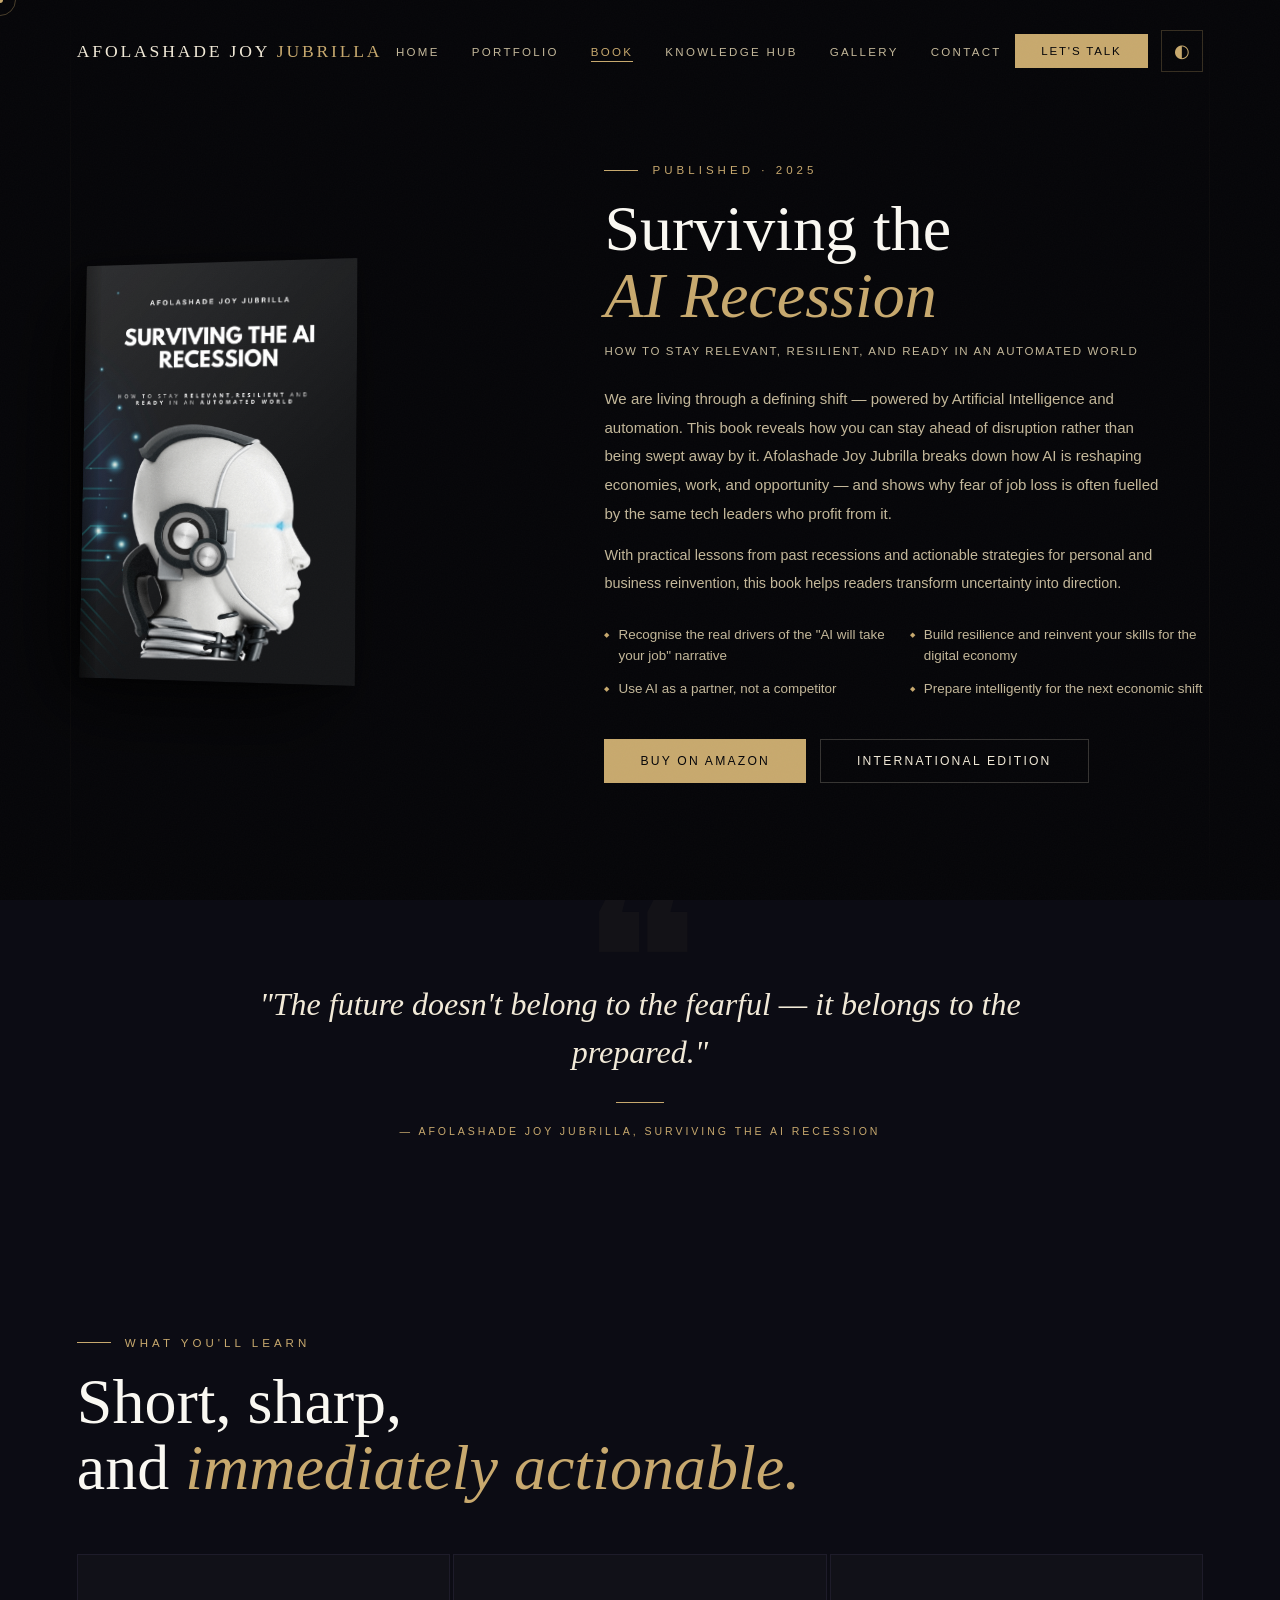
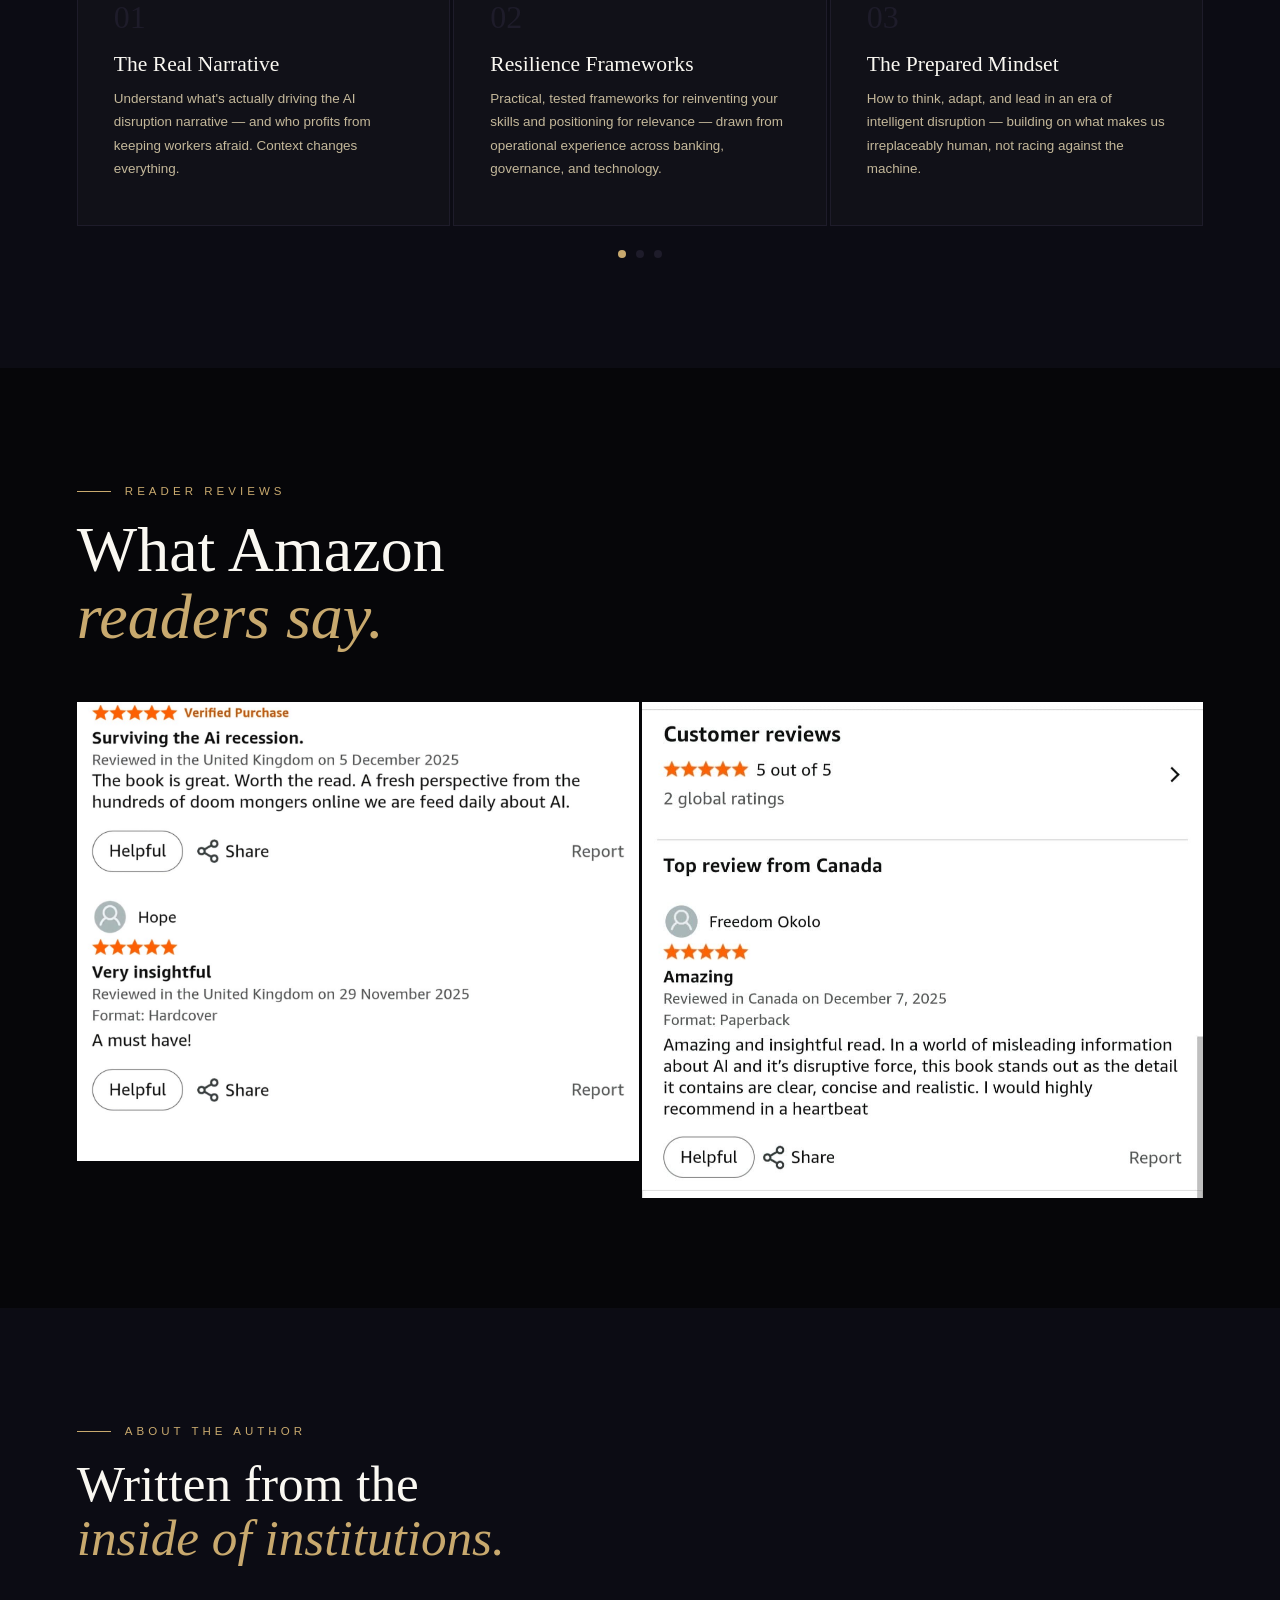
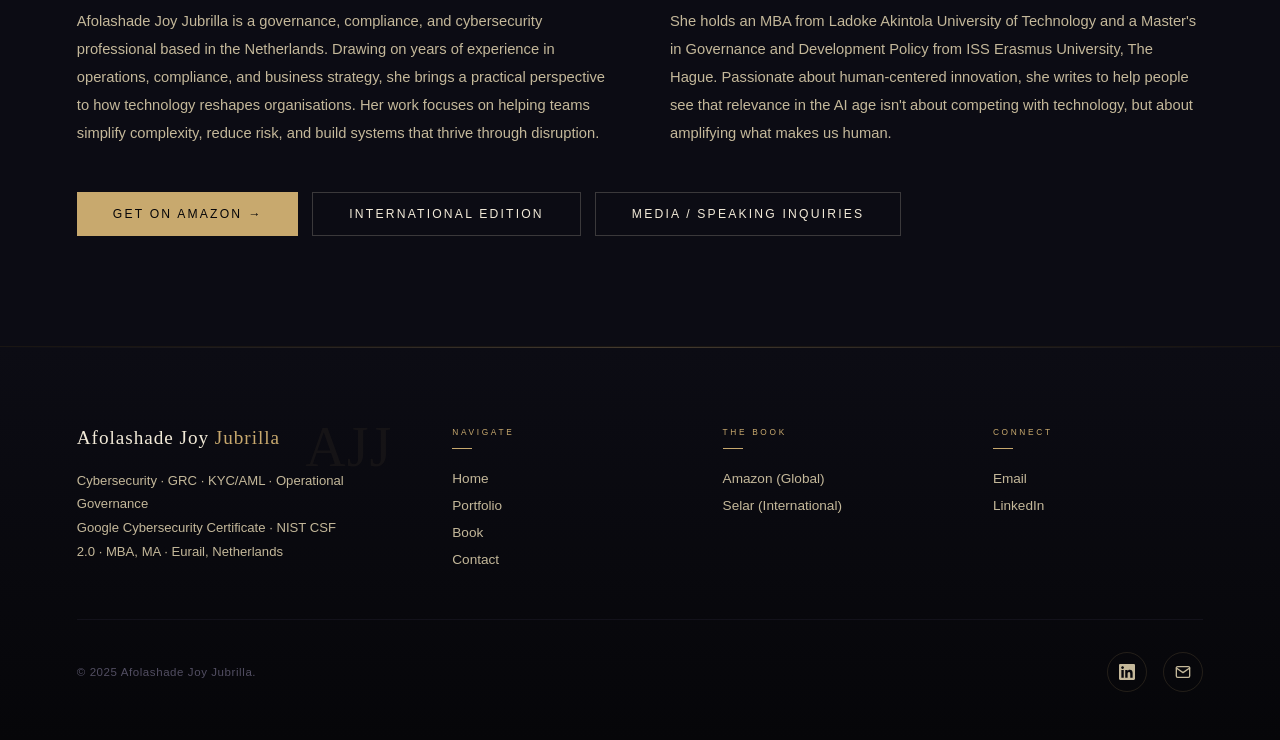
==== commit 4d7341fe: "Add files via upload" ====
--- a/book.html
+++ b/book.html
@@ -119,7 +119,18 @@
     .book-cover img{width:100%;height:100%;display:block;object-fit:cover;border-radius:1px}
     .book-spine{position:absolute;top:0;bottom:0;left:0;width:16px;pointer-events:none;background:linear-gradient(to right,rgba(0,0,0,.6),rgba(0,0,0,.1))}
     .book-sheen{position:absolute;inset:0;pointer-events:none;border-radius:1px;background:linear-gradient(135deg,rgba(255,255,255,.1) 0%,rgba(255,255,255,.04) 40%,transparent 65%)}
+    .learn-carousel{display:flex;overflow-x:auto;scroll-snap-type:x mandatory;gap:3px;margin-top:52px;scrollbar-width:none;-ms-overflow-style:none}
+    .learn-carousel::-webkit-scrollbar{display:none}
+    .learn-slide{min-width:calc(33.333% - 2px);scroll-snap-align:start}
+    .learn-slide>div{height:100%}
+    .learn-dots{display:flex;justify-content:center;gap:10px;margin-top:24px}
+    .learn-dot{width:8px;height:8px;border-radius:50%;background:var(--dim);border:none;cursor:pointer;transition:background .3s}
+    .learn-dot.active{background:var(--gold)}
+    .learn-slide.active>div{animation:fadeIn .5s}
+    @keyframes fadeIn{from{opacity:0;transform:translateY(10px)}to{opacity:1;transform:translateY(0)}}
     .book-feats{display:grid;grid-template-columns:1fr 1fr;gap:12px;margin:28px 0 40px}
+    @media(min-width:901px){.learn-slide{min-width:calc(33.333% - 2px)}}
+    @media(max-width:900px){.learn-slide{min-width:100%}}
     .bf{display:flex;align-items:flex-start;gap:9px;font-size:.84rem;color:var(--cream2);line-height:1.55}
     .bf::before{content:'◆';color:var(--gold);font-size:.42rem;margin-top:5px;flex-shrink:0}
     .buy-btns{display:flex;gap:14px;flex-wrap:wrap}
@@ -128,7 +139,26 @@
     .buy-where{font-size:.6rem;letter-spacing:.22em;text-transform:uppercase;color:var(--gold);margin-bottom:10px;display:block}
     .buy-format{font-family:var(--font-display);font-size:1.2rem;color:var(--white);margin-bottom:6px}
     .buy-note{font-size:.76rem;color:var(--muted);margin-bottom:20px}
-    @media(max-width:900px){.book-hero{grid-template-columns:1fr;gap:44px;padding:120px 5vw 72px}.book-cover{width:200px}}
+    @media(max-width:900px){
+      .book-hero{grid-template-columns:1fr;gap:44px;padding:120px 5vw 72px}
+      .book-cover{width:180px;margin:0 auto}
+      .book-feats{grid-template-columns:1fr;gap:8px;margin:20px 0 28px}
+      .buy-btns{gap:10px}
+    }
+    @media(max-width:600px){
+      .book-hero{padding:100px 5vw 48px}
+      .book-hero .display{font-size:2rem}
+      .lead{font-size:.88rem}
+      .sec .display+div{grid-template-columns:1fr;gap:16px}
+      .sec>div>div:only-child{grid-template-columns:1fr;gap:16px}
+      .sec>div[style*="grid-template-columns"]{grid-template-columns:1fr!important}
+      .buy-btns{flex-direction:column}
+      .buy-btns a{text-align:center}
+    }
+    @media(max-width:400px){
+      .book-hero .display{font-size:1.75rem}
+      .book-cover{width:140px}
+    }
   </style>
 </head>
 <body>
@@ -138,7 +168,7 @@
   <div class="loader-content">
     <div class="loader-name">Afolashade Joy <span>Jubrilla</span></div>
     <div class="loader-bar" id="loader-bar"></div>
-    <div class="loader-initials">AJJ</div>
+    <div class="loader-initials">AFJ</div>
   </div>
 </div>
 
@@ -213,23 +243,30 @@
     <p class="eyebrow">What You'll Learn</p>
     <h2 class="display">Short, sharp,<br>and <em>immediately actionable.</em></h2>
   </div>
-  <div style="display:grid;grid-template-columns:repeat(3,1fr);gap:2px;margin-top:52px">
-    <div style="background:var(--bg3);border:1px solid var(--dim);padding:44px 36px" class="rv">
-      <div style="font-family:var(--font-display);font-size:2rem;font-weight:300;color:var(--dim);margin-bottom:16px">01</div>
-      <div style="font-family:var(--font-display);font-size:1.35rem;font-weight:500;color:var(--white);margin-bottom:10px">The Real Narrative</div>
-      <p style="font-size:.84rem;color:var(--cream2);line-height:1.75">Understand what's actually driving the AI disruption narrative — and who profits from keeping workers afraid. Context changes everything.</p>
-    </div>
-    <div style="background:var(--bg3);border:1px solid var(--dim);padding:44px 36px" class="rv d1">
-      <div style="font-family:var(--font-display);font-size:2rem;font-weight:300;color:var(--dim);margin-bottom:16px">02</div>
-      <div style="font-family:var(--font-display);font-size:1.35rem;font-weight:500;color:var(--white);margin-bottom:10px">Resilience Frameworks</div>
-      <p style="font-size:.84rem;color:var(--cream2);line-height:1.75">Practical, tested frameworks for reinventing your skills and positioning for relevance — drawn from operational experience across banking, governance, and technology.</p>
-    </div>
-    <div style="background:var(--bg3);border:1px solid var(--dim);padding:44px 36px" class="rv d2">
-      <div style="font-family:var(--font-display);font-size:2rem;font-weight:300;color:var(--dim);margin-bottom:16px">03</div>
-      <div style="font-family:var(--font-display);font-size:1.35rem;font-weight:500;color:var(--white);margin-bottom:10px">The Prepared Mindset</div>
-      <p style="font-size:.84rem;color:var(--cream2);line-height:1.75">How to think, adapt, and lead in an era of intelligent disruption — building on what makes us irreplaceably human, not racing against the machine.</p>
-    </div>
-  </div>
+  <div class="learn-carousel" id="learnCarousel">
+    <div class="learn-slide">
+      <div style="background:var(--bg3);border:1px solid var(--dim);padding:44px 36px">
+        <div style="font-family:var(--font-display);font-size:2rem;font-weight:300;color:var(--dim);margin-bottom:16px">01</div>
+        <div style="font-family:var(--font-display);font-size:1.35rem;font-weight:500;color:var(--white);margin-bottom:10px">The Real Narrative</div>
+        <p style="font-size:.84rem;color:var(--cream2);line-height:1.75">Understand what's actually driving the AI disruption narrative — and who profits from keeping workers afraid. Context changes everything.</p>
+      </div>
+    </div>
+    <div class="learn-slide">
+      <div style="background:var(--bg3);border:1px solid var(--dim);padding:44px 36px">
+        <div style="font-family:var(--font-display);font-size:2rem;font-weight:300;color:var(--dim);margin-bottom:16px">02</div>
+        <div style="font-family:var(--font-display);font-size:1.35rem;font-weight:500;color:var(--white);margin-bottom:10px">Resilience Frameworks</div>
+        <p style="font-size:.84rem;color:var(--cream2);line-height:1.75">Practical, tested frameworks for reinventing your skills and positioning for relevance — drawn from operational experience across banking, governance, and technology.</p>
+      </div>
+    </div>
+    <div class="learn-slide">
+      <div style="background:var(--bg3);border:1px solid var(--dim);padding:44px 36px">
+        <div style="font-family:var(--font-display);font-size:2rem;font-weight:300;color:var(--dim);margin-bottom:16px">03</div>
+        <div style="font-family:var(--font-display);font-size:1.35rem;font-weight:500;color:var(--white);margin-bottom:10px">The Prepared Mindset</div>
+        <p style="font-size:.84rem;color:var(--cream2);line-height:1.75">How to think, adapt, and lead in an era of intelligent disruption — building on what makes us irreplaceably human, not racing against the machine.</p>
+      </div>
+    </div>
+  </div>
+  <div class="learn-dots" id="learnDots"></div>
 </section>
 
 <section class="sec">
@@ -332,5 +369,41 @@
       menu.classList.toggle('active');
       document.body.style.overflow = menu.classList.contains('active') ? 'hidden' : '';
     }
+
+    /* ── LEARN CAROUSEL ─────────────────────────────── */
+    (function() {
+      const carousel = document.getElementById('learnCarousel');
+      const dotsWrap = document.getElementById('learnDots');
+      if (!carousel || !dotsWrap) return;
+      const slides = carousel.querySelectorAll('.learn-slide');
+      if (slides.length < 2) return;
+      slides.forEach((_, i) => {
+        const b = document.createElement('button');
+        b.className = 'learn-dot' + (i === 0 ? ' active' : '');
+        b.setAttribute('aria-label', 'Slide ' + (i+1));
+        b.onclick = () => goSlide(i);
+        dotsWrap.appendChild(b);
+      });
+      let cur = 0;
+      function goSlide(n) {
+        slides[cur].classList.remove('active');
+        dotsWrap.children[cur].classList.remove('active');
+        cur = n;
+        slides[cur].classList.add('active');
+        dotsWrap.children[cur].classList.add('active');
+        carousel.scrollTo({ left: cur * (slides[0].offsetWidth + 3), behavior: 'smooth' });
+      }
+      carousel.addEventListener('scroll', () => {
+        const idx = Math.round(carousel.scrollLeft / (slides[0].offsetWidth + 3));
+        if (idx !== cur && idx >= 0 && idx < slides.length) {
+          slides[cur].classList.remove('active');
+          dotsWrap.children[cur].classList.remove('active');
+          cur = idx;
+          slides[cur].classList.add('active');
+          dotsWrap.children[cur].classList.add('active');
+        }
+      });
+      setInterval(() => goSlide((cur + 1) % slides.length), 4000);
+    })();
   </script>
 </body></html>
--- a/css/style.css
+++ b/css/style.css
@@ -127,7 +127,6 @@
   height: 42px;
   background: transparent;
   border: 1px solid rgba(200,169,110,.25);
-  border-radius: 50%;
   cursor: none;
   transition: all .3s var(--ease);
   flex-shrink: 0;
@@ -160,7 +159,6 @@
   cursor: none;
   align-items: center;
   justify-content: center;
-  border-radius: 50%;
   transition: background .3s, border-color .3s, transform .3s, box-shadow .3s;
 }
 .mob-tog:hover {
@@ -1130,7 +1128,6 @@
   color: var(--gold);
   font-size: 1.2rem;
   cursor: none;
-  border-radius: 50%;
   display: flex;
   align-items: center;
   justify-content: center;
